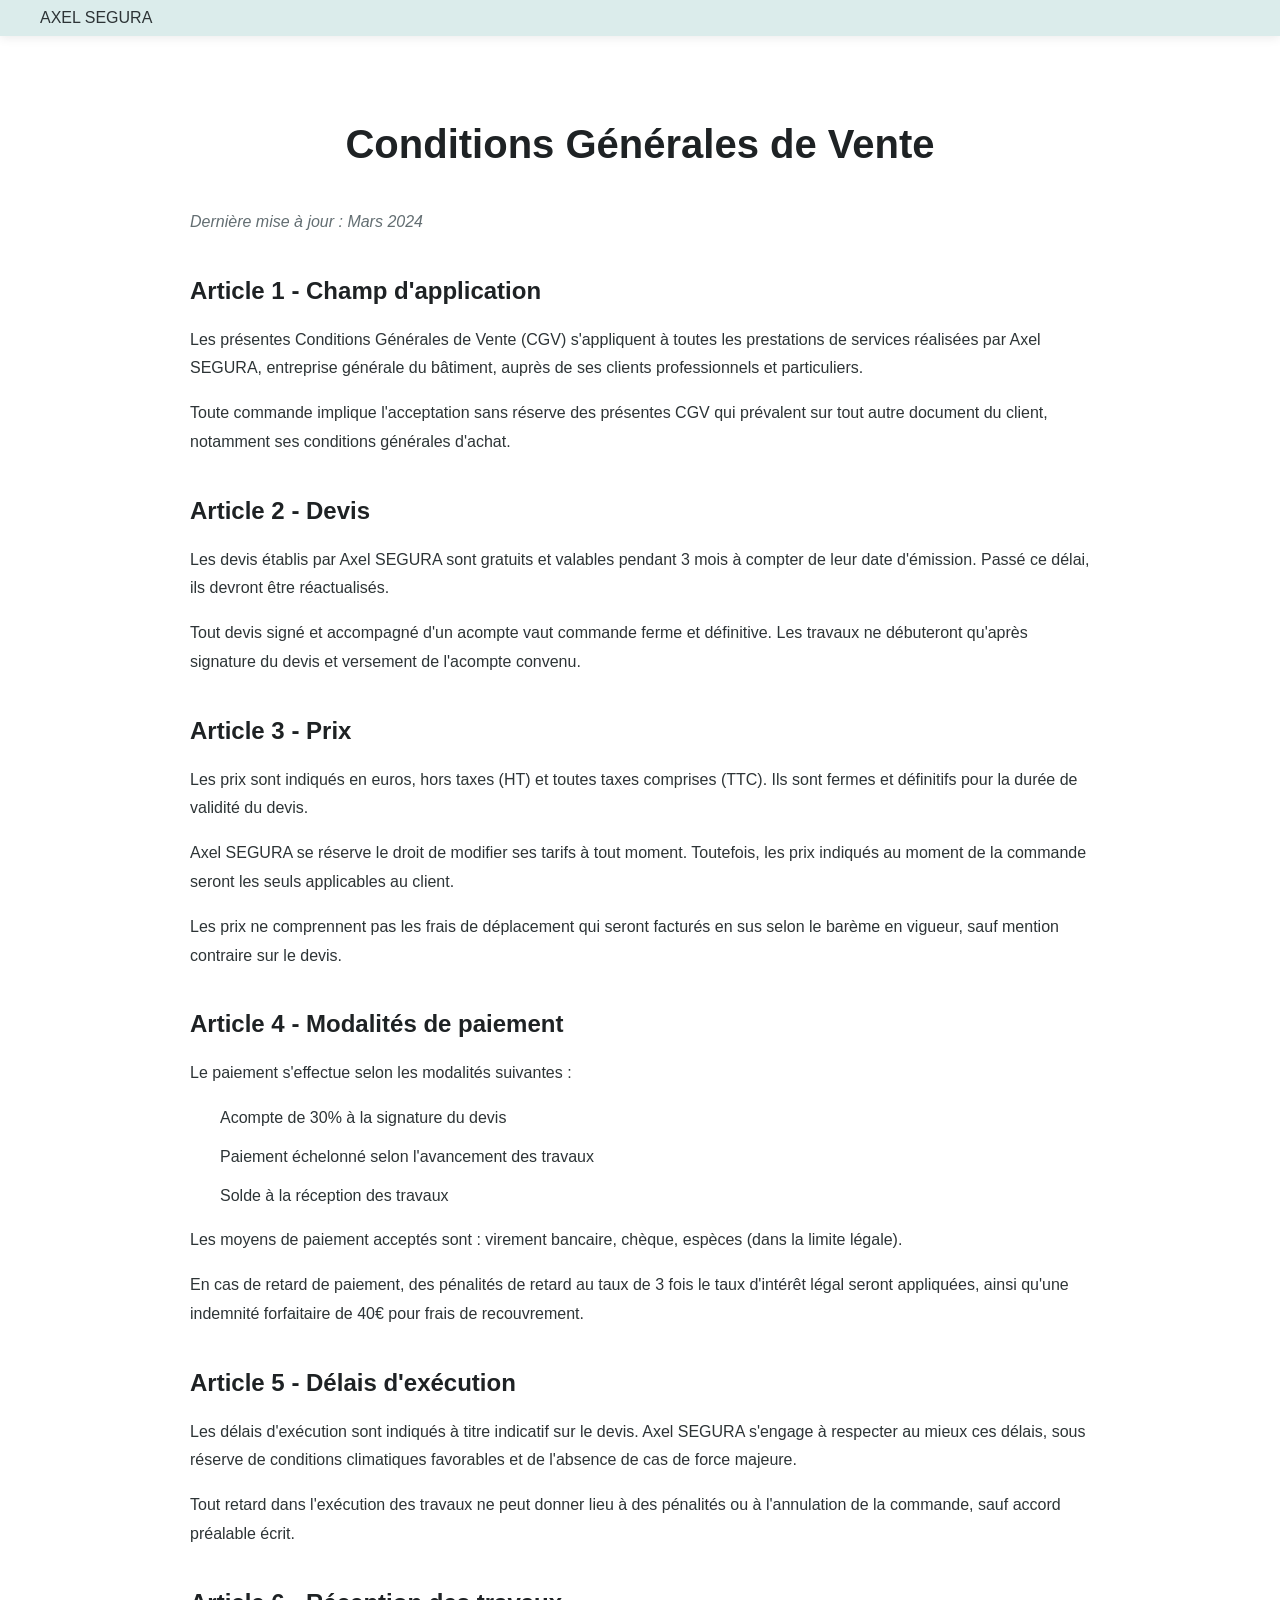
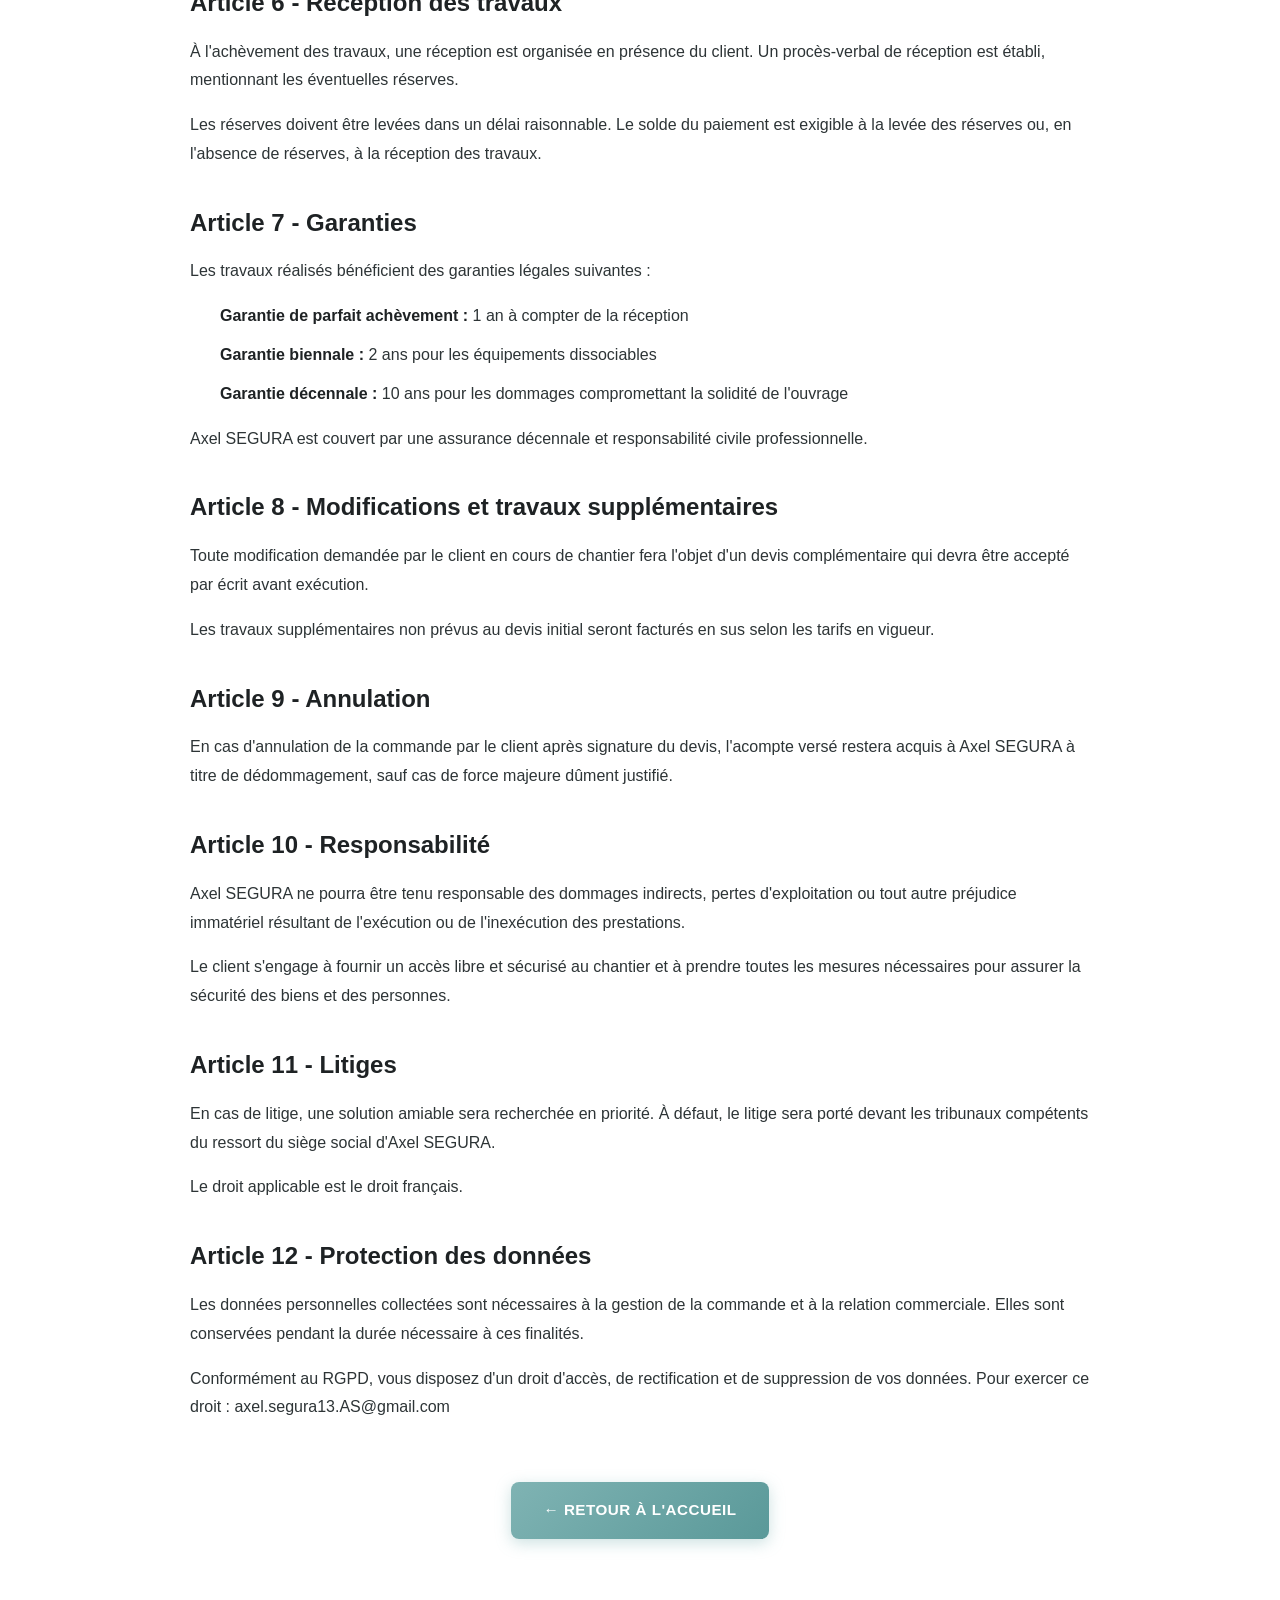
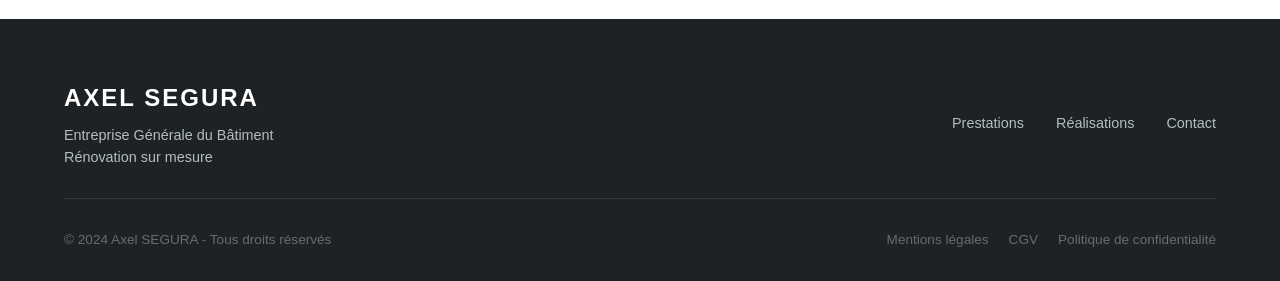
==== cgv.html @ 2982cdf5 "Add legal pages (mentions légales, CGV, politique de confidentialité) with footer links" ====
<!DOCTYPE html>
<html lang="fr">
<head>
    <meta charset="UTF-8">
    <meta name="viewport" content="width=device-width, initial-scale=1.0">
    <title>Conditions Générales de Vente - Axel SEGURA</title>
    <link rel="stylesheet" href="styles.css">
</head>
<body>
    <nav class="navbar" id="navbar">
        <div class="nav-container">
            <a href="index.html" class="logo">AXEL SEGURA</a>
        </div>
    </nav>

    <section class="legal-page">
        <div class="container">
            <h1>Conditions Générales de Vente</h1>
            
            <div class="legal-content">
                <p><em>Dernière mise à jour : Mars 2024</em></p>

                <h2>Article 1 - Champ d'application</h2>
                <p>
                    Les présentes Conditions Générales de Vente (CGV) s'appliquent à toutes les prestations de services 
                    réalisées par Axel SEGURA, entreprise générale du bâtiment, auprès de ses clients professionnels 
                    et particuliers.
                </p>
                <p>
                    Toute commande implique l'acceptation sans réserve des présentes CGV qui prévalent sur tout autre 
                    document du client, notamment ses conditions générales d'achat.
                </p>

                <h2>Article 2 - Devis</h2>
                <p>
                    Les devis établis par Axel SEGURA sont gratuits et valables pendant 3 mois à compter de leur date 
                    d'émission. Passé ce délai, ils devront être réactualisés.
                </p>
                <p>
                    Tout devis signé et accompagné d'un acompte vaut commande ferme et définitive. Les travaux ne 
                    débuteront qu'après signature du devis et versement de l'acompte convenu.
                </p>

                <h2>Article 3 - Prix</h2>
                <p>
                    Les prix sont indiqués en euros, hors taxes (HT) et toutes taxes comprises (TTC). Ils sont fermes 
                    et définitifs pour la durée de validité du devis.
                </p>
                <p>
                    Axel SEGURA se réserve le droit de modifier ses tarifs à tout moment. Toutefois, les prix indiqués 
                    au moment de la commande seront les seuls applicables au client.
                </p>
                <p>
                    Les prix ne comprennent pas les frais de déplacement qui seront facturés en sus selon le barème 
                    en vigueur, sauf mention contraire sur le devis.
                </p>

                <h2>Article 4 - Modalités de paiement</h2>
                <p>
                    Le paiement s'effectue selon les modalités suivantes :
                </p>
                <ul>
                    <li>Acompte de 30% à la signature du devis</li>
                    <li>Paiement échelonné selon l'avancement des travaux</li>
                    <li>Solde à la réception des travaux</li>
                </ul>
                <p>
                    Les moyens de paiement acceptés sont : virement bancaire, chèque, espèces (dans la limite légale).
                </p>
                <p>
                    En cas de retard de paiement, des pénalités de retard au taux de 3 fois le taux d'intérêt légal 
                    seront appliquées, ainsi qu'une indemnité forfaitaire de 40€ pour frais de recouvrement.
                </p>

                <h2>Article 5 - Délais d'exécution</h2>
                <p>
                    Les délais d'exécution sont indiqués à titre indicatif sur le devis. Axel SEGURA s'engage à respecter 
                    au mieux ces délais, sous réserve de conditions climatiques favorables et de l'absence de cas de force majeure.
                </p>
                <p>
                    Tout retard dans l'exécution des travaux ne peut donner lieu à des pénalités ou à l'annulation de 
                    la commande, sauf accord préalable écrit.
                </p>

                <h2>Article 6 - Réception des travaux</h2>
                <p>
                    À l'achèvement des travaux, une réception est organisée en présence du client. Un procès-verbal de 
                    réception est établi, mentionnant les éventuelles réserves.
                </p>
                <p>
                    Les réserves doivent être levées dans un délai raisonnable. Le solde du paiement est exigible à la 
                    levée des réserves ou, en l'absence de réserves, à la réception des travaux.
                </p>

                <h2>Article 7 - Garanties</h2>
                <p>
                    Les travaux réalisés bénéficient des garanties légales suivantes :
                </p>
                <ul>
                    <li><strong>Garantie de parfait achèvement :</strong> 1 an à compter de la réception</li>
                    <li><strong>Garantie biennale :</strong> 2 ans pour les équipements dissociables</li>
                    <li><strong>Garantie décennale :</strong> 10 ans pour les dommages compromettant la solidité de l'ouvrage</li>
                </ul>
                <p>
                    Axel SEGURA est couvert par une assurance décennale et responsabilité civile professionnelle.
                </p>

                <h2>Article 8 - Modifications et travaux supplémentaires</h2>
                <p>
                    Toute modification demandée par le client en cours de chantier fera l'objet d'un devis complémentaire 
                    qui devra être accepté par écrit avant exécution.
                </p>
                <p>
                    Les travaux supplémentaires non prévus au devis initial seront facturés en sus selon les tarifs en vigueur.
                </p>

                <h2>Article 9 - Annulation</h2>
                <p>
                    En cas d'annulation de la commande par le client après signature du devis, l'acompte versé restera 
                    acquis à Axel SEGURA à titre de dédommagement, sauf cas de force majeure dûment justifié.
                </p>

                <h2>Article 10 - Responsabilité</h2>
                <p>
                    Axel SEGURA ne pourra être tenu responsable des dommages indirects, pertes d'exploitation ou tout 
                    autre préjudice immatériel résultant de l'exécution ou de l'inexécution des prestations.
                </p>
                <p>
                    Le client s'engage à fournir un accès libre et sécurisé au chantier et à prendre toutes les mesures 
                    nécessaires pour assurer la sécurité des biens et des personnes.
                </p>

                <h2>Article 11 - Litiges</h2>
                <p>
                    En cas de litige, une solution amiable sera recherchée en priorité. À défaut, le litige sera porté 
                    devant les tribunaux compétents du ressort du siège social d'Axel SEGURA.
                </p>
                <p>
                    Le droit applicable est le droit français.
                </p>

                <h2>Article 12 - Protection des données</h2>
                <p>
                    Les données personnelles collectées sont nécessaires à la gestion de la commande et à la relation 
                    commerciale. Elles sont conservées pendant la durée nécessaire à ces finalités.
                </p>
                <p>
                    Conformément au RGPD, vous disposez d'un droit d'accès, de rectification et de suppression de vos 
                    données. Pour exercer ce droit : axel.segura13.AS@gmail.com
                </p>
            </div>

            <div class="back-link">
                <a href="index.html" class="btn btn-primary">← Retour à l'accueil</a>
            </div>
        </div>
    </section>

    <footer class="footer">
        <div class="container">
            <div class="footer-content">
                <div class="footer-brand">
                    <span class="footer-logo">AXEL SEGURA</span>
                    <p>Entreprise Générale du Bâtiment<br>Rénovation sur mesure</p>
                </div>
                <div class="footer-links">
                    <a href="index.html#prestations">Prestations</a>
                    <a href="index.html#realisations">Réalisations</a>
                    <a href="index.html#contact">Contact</a>
                </div>
            </div>
            <div class="footer-bottom">
                <p>&copy; 2024 Axel SEGURA - Tous droits réservés</p>
                <div class="footer-legal">
                    <a href="mentions-legales.html">Mentions légales</a>
                    <a href="cgv.html">CGV</a>
                    <a href="politique-confidentialite.html">Politique de confidentialité</a>
                </div>
            </div>
        </div>
    </footer>
</body>
</html>
---- styles.css ----
/* ========================================
   AXEL SEGURA - Construction & Rénovation
   Modern One-Page Website Styles
   ======================================== */

/* CSS Variables */
:root {
    --color-anthracite: #2d3436;
    --color-anthracite-dark: #1e2224;
    --color-anthracite-light: #4a5568;
    --color-white: #ffffff;
    --color-off-white: #f8f9fa;
    --color-cream: #fdfcfb;
    --color-accent: #7FB3B3;
    --color-accent-dark: #5a9999;
    --color-accent-light: #a3c9c9;
    --color-blue: #2c3e50;
    --color-blue-light: #34495e;
    --color-gray: #636e72;
    --color-gray-light: #b2bec3;
    --color-border: #dfe6e9;
    --color-success: #27ae60;
    
    --font-heading: 'Poppins', sans-serif;
    --font-body: 'Poppins', sans-serif;
    
    --shadow-sm: 0 2px 4px rgba(0, 0, 0, 0.05);
    --shadow-md: 0 4px 12px rgba(0, 0, 0, 0.08);
    --shadow-lg: 0 8px 30px rgba(0, 0, 0, 0.12);
    --shadow-xl: 0 20px 50px rgba(0, 0, 0, 0.15);
    
    --transition-fast: 0.2s ease;
    --transition-base: 0.3s ease;
    --transition-slow: 0.5s ease;
    
    --radius-sm: 4px;
    --radius-md: 8px;
    --radius-lg: 16px;
    --radius-xl: 24px;
}

/* Reset & Base */
*, *::before, *::after {
    margin: 0;
    padding: 0;
    box-sizing: border-box;
}

html {
    scroll-behavior: smooth;
    font-size: 16px;
}

body {
    font-family: var(--font-body);
    color: var(--color-anthracite);
    background-color: var(--color-white);
    line-height: 1.6;
    overflow-x: hidden;
}

img {
    max-width: 100%;
    height: auto;
    display: block;
}

a {
    text-decoration: none;
    color: inherit;
    transition: color var(--transition-fast);
}

ul {
    list-style: none;
}

button {
    cursor: pointer;
    border: none;
    background: none;
    font-family: inherit;
}

/* Container */
.container {
    width: 100%;
    max-width: 1200px;
    margin: 0 auto;
    padding: 0 24px;
}

/* Typography */
h1, h2, h3, h4, h5, h6 {
    font-family: var(--font-heading);
    font-weight: 700;
    line-height: 1.2;
    color: var(--color-anthracite-dark);
}

/* Buttons */
.btn {
    display: inline-flex;
    align-items: center;
    justify-content: center;
    gap: 8px;
    padding: 16px 32px;
    font-family: var(--font-heading);
    font-size: 0.95rem;
    font-weight: 600;
    text-transform: uppercase;
    letter-spacing: 0.5px;
    border-radius: var(--radius-md);
    transition: all var(--transition-base);
    position: relative;
    overflow: hidden;
}

.btn::before {
    content: '';
    position: absolute;
    top: 0;
    left: -100%;
    width: 100%;
    height: 100%;
    background: linear-gradient(90deg, transparent, rgba(255,255,255,0.2), transparent);
    transition: left 0.5s ease;
}

.btn:hover::before {
    left: 100%;
}

.btn-primary {
    background: linear-gradient(135deg, var(--color-accent), var(--color-accent-dark));
    color: var(--color-white);
    box-shadow: 0 4px 15px rgba(127, 179, 179, 0.4);
    font-weight: 700;
}

.btn-primary:hover {
    transform: translateY(-2px);
    box-shadow: 0 6px 20px rgba(127, 179, 179, 0.6);
    background: linear-gradient(135deg, var(--color-accent-light), var(--color-accent));
}

.btn-secondary {
    background: transparent;
    color: var(--color-white);
    border: 2px solid var(--color-white);
}

.btn-secondary:hover {
    background: var(--color-white);
    color: var(--color-anthracite-dark);
}

.btn-full {
    width: 100%;
}

.btn-call {
    background: var(--color-success);
    color: var(--color-white);
    box-shadow: 0 4px 15px rgba(39, 174, 96, 0.3);
}

.btn-call:hover {
    background: #219a52;
}

.btn-call svg {
    width: 20px;
    height: 20px;
}

/* Navigation */
.navbar {
    position: fixed;
    top: 0;
    left: 0;
    right: 0;
    z-index: 1000;
    padding: 5px 0;
    background: #DBECEB;
    box-shadow: 0 2px 10px rgba(0, 0, 0, 0.08);
    transition: all var(--transition-base);
}

.navbar.scrolled {
    background: rgba(219, 236, 235, 0.98);
    backdrop-filter: blur(10px);
    padding: 5px 0;
    box-shadow: var(--shadow-md);
}

.nav-container {
    width: 100%;
    padding: 0 40px;
    display: flex;
    align-items: center;
    justify-content: space-between;
}

.nav-logo {
    display: flex;
    align-items: center;
}

.logo-image {
    height: 100px;
    width: auto;
    transition: transform var(--transition-base);
}

.logo-image:hover {
    transform: scale(1.05);
}

.navbar.scrolled .logo-image {
    height: 70px;
}

.nav-menu {
    display: flex;
    align-items: center;
    gap: 32px;
    position: absolute;
    left: 50%;
    transform: translateX(-50%);
}

.nav-cta-phone {
    background: var(--color-anthracite-dark);
    color: var(--color-white);
    padding: 12px 24px;
    border-radius: var(--radius-md);
    font-family: var(--font-heading);
    font-size: 0.85rem;
    font-weight: 700;
    text-decoration: none;
    box-shadow: 0 2px 8px rgba(0, 0, 0, 0.15);
    transition: all var(--transition-base);
    display: flex;
    align-items: center;
}

.nav-cta-phone:hover {
    background: var(--color-anthracite);
    transform: translateY(-2px);
    box-shadow: 0 4px 12px rgba(0, 0, 0, 0.2);
}

.nav-link {
    font-family: var(--font-heading);
    font-size: 0.85rem;
    font-weight: 600;
    text-transform: uppercase;
    letter-spacing: 0.5px;
    color: var(--color-anthracite);
    position: relative;
    padding: 8px 0;
}

.nav-link::after {
    content: '';
    position: absolute;
    bottom: 0;
    left: 0;
    width: 0;
    height: 2px;
    background: var(--color-accent);
    transition: width var(--transition-base);
}

.nav-link:hover::after {
    width: 100%;
}

.nav-link.nav-cta {
    background: var(--color-anthracite-dark);
    color: var(--color-white);
    padding: 12px 24px;
    border-radius: var(--radius-md);
    font-weight: 700;
    box-shadow: 0 2px 8px rgba(0, 0, 0, 0.15);
    margin-left: auto;
}

.nav-link.nav-cta::after {
    display: none;
}

.nav-link.nav-cta:hover {
    background: var(--color-anthracite);
    color: var(--color-white);
    transform: translateY(-2px);
    box-shadow: 0 4px 12px rgba(0, 0, 0, 0.2);
}

.nav-toggle {
    display: none;
    flex-direction: column;
    gap: 5px;
    padding: 8px;
}

.nav-toggle span {
    width: 24px;
    height: 2px;
    background: var(--color-anthracite);
    transition: all var(--transition-base);
}

.nav-toggle.active span:nth-child(1) {
    transform: rotate(45deg) translate(5px, 5px);
}

.nav-toggle.active span:nth-child(2) {
    opacity: 0;
}

.nav-toggle.active span:nth-child(3) {
    transform: rotate(-45deg) translate(5px, -5px);
}

/* Hero Section */
.hero {
    min-height: 60vh;
    display: flex;
    flex-direction: column;
    justify-content: center;
    padding: 120px 0 60px;
    background-image: url('freepik__je-veux-que-cette-image-soit-en-format-169-fais-en__8376.png');
    background-size: cover;
    background-position: center;
    background-repeat: no-repeat;
    background-attachment: fixed;
    position: relative;
    overflow: hidden;
}

.hero-overlay {
    position: absolute;
    top: 0;
    left: 0;
    right: 0;
    bottom: 0;
    background: linear-gradient(to right, rgba(45, 52, 54, 0.95) 0%, rgba(45, 52, 54, 0.9) 40%, rgba(44, 62, 80, 0.4) 70%, transparent 100%);
    z-index: 0;
}

.hero-container {
    width: 100%;
    padding: 0 5%;
    display: flex;
    justify-content: flex-start;
    align-items: center;
    position: relative;
    z-index: 1;
}

.hero-content {
    max-width: 700px;
    text-align: center;
    padding: 0 20px;
}

.hero-glass-card {
    background: rgba(255, 255, 255, 0.08);
    backdrop-filter: blur(12px);
    -webkit-backdrop-filter: blur(12px);
    border: 1px solid rgba(255, 255, 255, 0.18);
    border-radius: 24px;
    box-shadow: 0 8px 32px rgba(0, 0, 0, 0.25);
    padding: 48px 40px;
    margin-top: 40px;
}

.hero-badge {
    display: inline-block;
    padding: 10px 20px;
    background: rgba(127, 179, 179, 0.3);
    backdrop-filter: blur(8px);
    -webkit-backdrop-filter: blur(8px);
    border: 1px solid rgba(127, 179, 179, 0.4);
    color: var(--color-white);
    font-family: var(--font-heading);
    font-size: 0.75rem;
    font-weight: 600;
    text-transform: uppercase;
    letter-spacing: 1.5px;
    border-radius: 50px;
    margin-bottom: 28px;
}

.hero-title {
    font-size: 2.8rem;
    font-weight: 700;
    line-height: 1.2;
    margin-bottom: 24px;
    color: var(--color-white);
    text-shadow: 0 2px 10px rgba(0, 0, 0, 0.2);
}

.hero-subtitle {
    font-family: var(--font-body);
    font-size: 1.15rem;
    font-weight: 400;
    color: rgba(255, 255, 255, 0.85);
    margin-bottom: 32px;
    line-height: 1.7;
    text-transform: none;
    letter-spacing: 0;
}

.hero-buttons {
    display: flex;
    flex-direction: row;
    gap: 16px;
    flex-wrap: nowrap;
    justify-content: center;
}

.btn-glass-primary {
    display: inline-flex;
    align-items: center;
    justify-content: center;
    padding: 12px 24px;
    background: rgba(127, 179, 179, 0.4);
    backdrop-filter: blur(10px);
    -webkit-backdrop-filter: blur(10px);
    border: 1px solid rgba(127, 179, 179, 0.5);
    border-radius: 10px;
    color: var(--color-white);
    font-family: var(--font-heading);
    font-size: 0.9rem;
    font-weight: 600;
    text-decoration: none;
    box-shadow: 0 4px 20px rgba(127, 179, 179, 0.3);
    transition: all 0.3s ease;
    cursor: pointer;
    white-space: nowrap;
}

.btn-glass-primary:hover {
    background: rgba(127, 179, 179, 0.6);
    backdrop-filter: blur(14px);
    -webkit-backdrop-filter: blur(14px);
    transform: translateY(-3px);
    box-shadow: 0 8px 30px rgba(127, 179, 179, 0.4);
}

.btn-glass-secondary {
    display: inline-flex;
    align-items: center;
    justify-content: center;
    padding: 12px 24px;
    background: rgba(255, 255, 255, 0.08);
    backdrop-filter: blur(10px);
    -webkit-backdrop-filter: blur(10px);
    border: 1px solid rgba(255, 255, 255, 0.2);
    border-radius: 10px;
    color: var(--color-white);
    font-family: var(--font-heading);
    font-size: 0.9rem;
    font-weight: 600;
    text-decoration: none;
    box-shadow: 0 4px 20px rgba(0, 0, 0, 0.15);
    transition: all 0.3s ease;
    white-space: nowrap;
    cursor: pointer;
}

.btn-glass-secondary:hover {
    background: rgba(255, 255, 255, 0.15);
    backdrop-filter: blur(14px);
    -webkit-backdrop-filter: blur(14px);
    transform: translateY(-3px);
    box-shadow: 0 8px 30px rgba(0, 0, 0, 0.25);
    border-color: rgba(255, 255, 255, 0.35);
}

.hero-image {
    position: relative;
}

.hero-image-wrapper {
    position: relative;
    border-radius: var(--radius-lg);
    overflow: hidden;
    box-shadow: var(--shadow-xl);
}

.hero-image-wrapper::before {
    content: '';
    position: absolute;
    top: -20px;
    right: -20px;
    width: 100px;
    height: 100px;
    background: var(--color-accent);
    border-radius: var(--radius-md);
    z-index: -1;
}

.hero-image-real {
    width: 100%;
    height: 100%;
    object-fit: cover;
    border-radius: var(--radius-lg);
}

.hero-image-placeholder {
    aspect-ratio: 4/3;
    background: linear-gradient(135deg, var(--color-anthracite-light), var(--color-anthracite));
    display: flex;
    flex-direction: column;
    align-items: center;
    justify-content: center;
    gap: 16px;
    color: var(--color-white);
}

.hero-image-placeholder svg {
    width: 80px;
    height: 80px;
    opacity: 0.5;
}

.hero-image-placeholder span {
    font-family: var(--font-heading);
    font-size: 0.9rem;
    text-transform: uppercase;
    letter-spacing: 2px;
    opacity: 0.8;
}

.hero-stats {
    display: flex;
    gap: 40px;
    justify-content: flex-start;
    background: rgba(255, 255, 255, 0.1);
    backdrop-filter: blur(10px);
    padding: 20px 40px;
    border-radius: var(--radius-lg);
    border: 1px solid rgba(255, 255, 255, 0.2);
}

.hero-stat {
    text-align: center;
}

.hero-stat .stat-number {
    display: block;
    font-family: var(--font-heading);
    font-size: 2rem;
    font-weight: 700;
    color: var(--color-accent);
    margin-bottom: 4px;
    text-shadow: 1px 1px 2px rgba(0, 0, 0, 0.3);
}

.hero-stat .stat-label {
    display: block;
    font-size: 0.85rem;
    color: var(--color-white);
    text-transform: uppercase;
    letter-spacing: 0.5px;
}

.hero-scroll {
    position: absolute;
    bottom: 40px;
    left: 50%;
    transform: translateX(-50%);
    display: flex;
    flex-direction: column;
    align-items: center;
    gap: 8px;
}

.hero-scroll span {
    font-family: var(--font-heading);
    font-size: 0.75rem;
    text-transform: uppercase;
    letter-spacing: 2px;
    color: var(--color-white);
}

.scroll-indicator {
    width: 24px;
    height: 40px;
    border: 2px solid var(--color-white);
    border-radius: 12px;
    position: relative;
}

.scroll-indicator::before {
    content: '';
    position: absolute;
    top: 8px;
    left: 50%;
    transform: translateX(-50%);
    width: 4px;
    height: 8px;
    background: var(--color-accent);
    border-radius: 2px;
    animation: scroll-bounce 2s infinite;
}

@keyframes scroll-bounce {
    0%, 100% { top: 8px; opacity: 1; }
    50% { top: 20px; opacity: 0.3; }
}

/* Section Styles */
section {
    padding: 100px 0;
}

.section-header {
    text-align: center;
    max-width: 700px;
    margin: 0 auto 60px;
}

.section-tag {
    display: inline-block;
    font-family: var(--font-heading);
    font-size: 0.8rem;
    font-weight: 600;
    text-transform: uppercase;
    letter-spacing: 2px;
    color: var(--color-accent);
    margin-bottom: 16px;
}

.section-title {
    font-size: 2.5rem;
    font-weight: 800;
    letter-spacing: 2px;
    margin-bottom: 16px;
}

.section-subtitle {
    font-size: 1.1rem;
    color: var(--color-gray);
    line-height: 1.7;
}

/* Prestations Section */
.prestations {
    background: #faf8f5;
}

.prestations-grid {
    display: grid;
    grid-template-columns: repeat(auto-fit, minmax(280px, 1fr));
    gap: 30px;
    max-width: 1000px;
    margin: 0 auto;
}

.prestation-card {
    background: #f0ede8;
    padding: 40px 30px;
    border-radius: var(--radius-lg);
    text-align: center;
    transition: all var(--transition-base);
    border: 1px solid transparent;
}

.prestation-card:hover {
    background: #f5f1ec;
    border-color: var(--color-border);
    transform: translateY(-8px);
    box-shadow: var(--shadow-lg);
}

.prestation-icon {
    width: 70px;
    height: 70px;
    margin: 0 auto 24px;
    background: linear-gradient(135deg, var(--color-accent), var(--color-accent-dark));
    border-radius: var(--radius-md);
    display: flex;
    align-items: center;
    justify-content: center;
    transition: transform var(--transition-base);
}

.prestation-card:hover .prestation-icon {
    transform: scale(1.1) rotate(5deg);
}

.prestation-icon svg {
    width: 32px;
    height: 32px;
    color: var(--color-white);
}

.prestation-card h3 {
    font-size: 1.2rem;
    font-weight: 700;
    margin-bottom: 12px;
    text-transform: uppercase;
    letter-spacing: 0.5px;
}

.prestation-card p {
    font-size: 0.95rem;
    color: var(--color-gray);
    line-height: 1.6;
}

/* Social Proof Section - Modern 2026 Design */
.social-proof {
    background: linear-gradient(180deg, #0a0e27 0%, #1a1f3a 50%, #0f1629 100%);
    color: var(--color-white);
    padding: 100px 0;
    position: relative;
    overflow: hidden;
}

.social-proof::before {
    content: '';
    position: absolute;
    top: 0;
    left: 0;
    right: 0;
    bottom: 0;
    background: 
        radial-gradient(circle at 20% 30%, rgba(127, 179, 179, 0.08) 0%, transparent 50%),
        radial-gradient(circle at 80% 70%, rgba(127, 179, 179, 0.06) 0%, transparent 50%);
    pointer-events: none;
}

.social-proof::after {
    content: '';
    position: absolute;
    top: -50%;
    left: -50%;
    width: 200%;
    height: 200%;
    background: repeating-linear-gradient(
        0deg,
        transparent,
        transparent 2px,
        rgba(127, 179, 179, 0.03) 2px,
        rgba(127, 179, 179, 0.03) 4px
    );
    animation: gridMove 20s linear infinite;
    pointer-events: none;
}

@keyframes gridMove {
    0% { transform: translate(0, 0); }
    100% { transform: translate(50px, 50px); }
}

.social-proof-header {
    text-align: center;
    margin-bottom: 60px;
    position: relative;
    z-index: 1;
}

.social-proof-title {
    font-family: var(--font-heading);
    font-size: 2.5rem;
    font-weight: 700;
    color: var(--color-white);
    margin-bottom: 16px;
    background: linear-gradient(135deg, #ffffff 0%, rgba(127, 179, 179, 1) 100%);
    -webkit-background-clip: text;
    -webkit-text-fill-color: transparent;
    background-clip: text;
}

.social-proof-subtitle {
    font-size: 1.1rem;
    color: rgba(255, 255, 255, 0.7);
    font-weight: 400;
}

.stats-grid-modern {
    display: grid;
    grid-template-columns: repeat(4, 1fr);
    gap: 24px;
    position: relative;
    z-index: 1;
}

.stat-card {
    position: relative;
    border-radius: 20px;
    overflow: hidden;
    transition: all 0.4s cubic-bezier(0.4, 0, 0.2, 1);
}

.stat-card::before {
    content: '';
    position: absolute;
    inset: 0;
    border-radius: 20px;
    padding: 1px;
    background: linear-gradient(135deg, rgba(127, 179, 179, 0.4), rgba(127, 179, 179, 0.1));
    -webkit-mask: linear-gradient(#fff 0 0) content-box, linear-gradient(#fff 0 0);
    -webkit-mask-composite: xor;
    mask: linear-gradient(#fff 0 0) content-box, linear-gradient(#fff 0 0);
    mask-composite: exclude;
    pointer-events: none;
}

.stat-card:hover {
    transform: translateY(-8px);
}

.stat-card:hover .stat-card-inner {
    background: rgba(255, 255, 255, 0.08);
}

.stat-card-inner {
    background: rgba(255, 255, 255, 0.04);
    backdrop-filter: blur(20px);
    -webkit-backdrop-filter: blur(20px);
    padding: 32px 24px;
    border-radius: 20px;
    display: flex;
    flex-direction: column;
    align-items: center;
    text-align: center;
    transition: all 0.4s ease;
    min-height: 240px;
    justify-content: center;
}

.stat-icon-modern {
    width: 64px;
    height: 64px;
    border-radius: 16px;
    background: linear-gradient(135deg, rgba(127, 179, 179, 0.2), rgba(127, 179, 179, 0.05));
    display: flex;
    align-items: center;
    justify-content: center;
    margin-bottom: 24px;
    transition: all 0.4s ease;
}

.stat-card:hover .stat-icon-modern {
    transform: scale(1.1) rotate(5deg);
    background: linear-gradient(135deg, rgba(127, 179, 179, 0.3), rgba(127, 179, 179, 0.1));
}

.stat-icon-modern svg {
    width: 32px;
    height: 32px;
    stroke: var(--color-accent);
    stroke-width: 2;
}

.stat-content {
    display: flex;
    flex-direction: column;
    align-items: center;
    gap: 8px;
}

.stat-number-wrapper {
    display: flex;
    align-items: baseline;
    gap: 4px;
    margin-bottom: 4px;
}

.stat-number {
    font-family: var(--font-heading);
    font-size: 3rem;
    font-weight: 800;
    background: linear-gradient(135deg, #ffffff 0%, var(--color-accent) 100%);
    -webkit-background-clip: text;
    -webkit-text-fill-color: transparent;
    background-clip: text;
    line-height: 1;
}

.stat-suffix {
    font-family: var(--font-heading);
    font-size: 1.8rem;
    font-weight: 700;
    color: var(--color-accent);
    opacity: 0.9;
}

.stat-label {
    font-family: var(--font-heading);
    font-size: 0.95rem;
    font-weight: 600;
    color: var(--color-white);
    text-transform: uppercase;
    letter-spacing: 1px;
}

.stat-description {
    font-size: 0.85rem;
    color: rgba(255, 255, 255, 0.6);
    line-height: 1.4;
}

/* Histoire Section */
.histoire {
    background: var(--color-white);
    padding: 100px 0;
}

.histoire-wrapper {
    display: grid;
    grid-template-columns: 1fr 1fr;
    gap: 60px;
    align-items: center;
}

.histoire-content {
    max-width: 600px;
}

.histoire-text {
    margin-top: 30px;
}

.histoire-intro {
    font-family: var(--font-heading);
    font-size: 1.3rem;
    font-weight: 600;
    color: var(--color-accent-dark);
    margin-bottom: 20px;
}

.histoire-text p {
    font-size: 1rem;
    line-height: 1.8;
    color: var(--color-gray);
    margin-bottom: 20px;
}

.histoire-highlight {
    background: var(--color-off-white);
    padding: 30px;
    border-radius: var(--radius-lg);
    border-left: 4px solid var(--color-accent);
    margin: 30px 0;
    display: flex;
    gap: 20px;
}

.highlight-icon {
    width: 60px;
    height: 60px;
    min-width: 60px;
    background: linear-gradient(135deg, var(--color-accent), var(--color-accent-dark));
    border-radius: var(--radius-md);
    display: flex;
    align-items: center;
    justify-content: center;
}

.highlight-icon svg {
    width: 30px;
    height: 30px;
    color: var(--color-white);
}

.highlight-content h4 {
    font-size: 1.2rem;
    font-weight: 700;
    margin-bottom: 8px;
    color: var(--color-anthracite-dark);
}

.highlight-content p {
    font-size: 0.95rem;
    line-height: 1.7;
    color: var(--color-gray);
    margin: 0;
}

.histoire-quote {
    font-family: var(--font-heading);
    font-size: 1.1rem;
    font-style: italic;
    color: var(--color-anthracite);
    padding: 20px 30px;
    border-left: 4px solid var(--color-accent);
    background: var(--color-cream);
    border-radius: var(--radius-md);
    margin-top: 30px;
}

.histoire-image-wrapper {
    position: relative;
    border-radius: var(--radius-lg);
    overflow: hidden;
    box-shadow: var(--shadow-lg);
}

.histoire-image-real {
    width: 100%;
    height: 100%;
    object-fit: cover;
    border-radius: var(--radius-lg);
}

.histoire-image-placeholder {
    aspect-ratio: 4/3;
    background: linear-gradient(135deg, var(--color-accent), var(--color-accent-dark));
    display: flex;
    flex-direction: column;
    align-items: center;
    justify-content: center;
    gap: 16px;
    border-radius: var(--radius-lg);
    color: var(--color-white);
}

.histoire-image-placeholder svg {
    width: 80px;
    height: 80px;
    opacity: 0.7;
}

.histoire-image-placeholder span {
    font-family: var(--font-heading);
    font-size: 0.9rem;
    text-transform: uppercase;
    letter-spacing: 2px;
    opacity: 0.8;
    font-weight: 600;
}

.histoire-badges {
    display: flex;
    gap: 16px;
    margin-top: 20px;
}

.badge-item {
    flex: 1;
    background: var(--color-white);
    padding: 20px;
    border-radius: var(--radius-md);
    text-align: center;
    box-shadow: var(--shadow-sm);
    border: 1px solid var(--color-border);
}

.badge-icon {
    font-size: 2rem;
    display: block;
    margin-bottom: 8px;
}

.badge-text {
    font-family: var(--font-heading);
    font-size: 0.85rem;
    font-weight: 600;
    color: var(--color-anthracite);
    text-transform: uppercase;
    letter-spacing: 0.5px;
}

/* Réalisations Section */
.realisations {
    background: var(--color-off-white);
}

.gallery-container {
    max-width: 900px;
    margin: 0 auto;
    overflow: hidden;
}

.gallery-wrapper {
    display: flex;
    transition: transform 0.5s ease;
}

.gallery-slide {
    min-width: 100%;
    padding: 0 20px;
}

.gallery-image {
    border-radius: var(--radius-lg);
    overflow: hidden;
    box-shadow: var(--shadow-lg);
    transition: transform var(--transition-base);
}

.gallery-image:hover {
    transform: scale(1.02);
}

.gallery-placeholder {
    aspect-ratio: 16/10;
    background: linear-gradient(135deg, var(--color-anthracite-light), var(--color-anthracite));
    display: flex;
    flex-direction: column;
    align-items: center;
    justify-content: center;
    gap: 16px;
    color: var(--color-white);
}

.gallery-placeholder svg {
    width: 60px;
    height: 60px;
    opacity: 0.5;
}

.gallery-placeholder span {
    font-family: var(--font-heading);
    font-size: 0.9rem;
    text-transform: uppercase;
    letter-spacing: 2px;
    opacity: 0.7;
}

.gallery-caption {
    text-align: center;
    padding: 24px;
}

.gallery-caption h4 {
    font-size: 1.3rem;
    font-weight: 700;
    margin-bottom: 8px;
}

.gallery-caption p {
    color: var(--color-gray);
}

.gallery-nav {
    display: flex;
    align-items: center;
    justify-content: center;
    gap: 24px;
    margin-top: 30px;
}

.gallery-btn {
    width: 50px;
    height: 50px;
    border-radius: 50%;
    background: var(--color-white);
    border: 2px solid var(--color-border);
    display: flex;
    align-items: center;
    justify-content: center;
    transition: all var(--transition-base);
}

.gallery-btn:hover {
    background: var(--color-accent);
    border-color: var(--color-accent);
}

.gallery-btn:hover svg {
    color: var(--color-white);
}

.gallery-btn svg {
    width: 20px;
    height: 20px;
    color: var(--color-anthracite);
    transition: color var(--transition-base);
}

.gallery-dots {
    display: flex;
    gap: 8px;
}

.gallery-dot {
    width: 10px;
    height: 10px;
    border-radius: 50%;
    background: var(--color-gray-light);
    transition: all var(--transition-base);
}

.gallery-dot.active {
    background: var(--color-accent);
    transform: scale(1.2);
}

/* Engagements Section */
.engagements {
    background: var(--color-white);
}

.engagements-grid {
    display: grid;
    grid-template-columns: repeat(2, 1fr);
    gap: 24px;
    max-width: 900px;
    margin: 0 auto;
}

.engagement-item {
    display: flex;
    align-items: flex-start;
    gap: 20px;
    padding: 24px;
    background: var(--color-off-white);
    border-radius: var(--radius-md);
    transition: all var(--transition-base);
    border: 1px solid transparent;
}

.engagement-item:hover {
    background: var(--color-white);
    border-color: var(--color-border);
    box-shadow: var(--shadow-md);
}

.engagement-check {
    width: 40px;
    height: 40px;
    min-width: 40px;
    background: linear-gradient(135deg, var(--color-accent), var(--color-accent-dark));
    color: var(--color-white);
    border-radius: 50%;
    display: flex;
    align-items: center;
    justify-content: center;
    font-size: 1.1rem;
    font-weight: 700;
}

.engagement-content h4 {
    font-size: 1.1rem;
    font-weight: 700;
    margin-bottom: 4px;
}

.engagement-content p {
    font-size: 0.9rem;
    color: var(--color-gray);
}

/* Processus Section */
.processus {
    background: var(--color-off-white);
}

.processus-timeline {
    max-width: 700px;
    margin: 0 auto;
    position: relative;
    padding-left: 60px;
}

.timeline-line {
    position: absolute;
    left: 25px;
    top: 0;
    bottom: 0;
    width: 3px;
    background: var(--color-border);
}

.timeline-line::before {
    content: '';
    position: absolute;
    top: 0;
    left: 0;
    width: 100%;
    height: 0;
    background: linear-gradient(to bottom, var(--color-accent), var(--color-accent-dark));
    transition: height 1s ease;
}

.timeline-line.animate::before {
    height: 100%;
}

.processus-step {
    position: relative;
    padding: 30px 0;
}

.processus-step:last-child {
    padding-bottom: 0;
}

.step-number {
    position: absolute;
    left: -60px;
    top: 30px;
    width: 50px;
    height: 50px;
    background: linear-gradient(135deg, var(--color-accent), var(--color-accent-dark));
    color: var(--color-white);
    border-radius: 50%;
    display: flex;
    align-items: center;
    justify-content: center;
    font-family: var(--font-heading);
    font-size: 1.3rem;
    font-weight: 800;
    box-shadow: 0 4px 15px rgba(230, 126, 34, 0.3);
    z-index: 1;
}

.step-content {
    background: var(--color-white);
    padding: 30px;
    border-radius: var(--radius-md);
    box-shadow: var(--shadow-sm);
    border: 1px solid var(--color-border);
}

.step-content h4 {
    font-size: 1.2rem;
    font-weight: 700;
    margin-bottom: 8px;
}

.step-content p {
    color: var(--color-gray);
    line-height: 1.7;
}

/* Recrutement Section */
.recrutement {
    background: var(--color-off-white);
    padding: 100px 0;
}

.recrutement-wrapper {
    max-width: 1000px;
    margin: 0 auto;
}

.recrutement-header {
    text-align: center;
    margin-bottom: 50px;
}

.recrutement-content {
    margin-top: 40px;
}

.recrutement-intro {
    text-align: center;
    max-width: 700px;
    margin: 0 auto 50px;
}

.recrutement-intro h3 {
    font-size: 1.5rem;
    font-weight: 700;
    margin-bottom: 16px;
    color: var(--color-anthracite-dark);
}

.recrutement-intro p {
    font-size: 1.05rem;
    line-height: 1.8;
    color: var(--color-gray);
}

.recrutement-grid {
    display: grid;
    grid-template-columns: repeat(3, 1fr);
    gap: 30px;
    margin-bottom: 50px;
}

.recrutement-card {
    background: var(--color-white);
    padding: 40px 30px;
    border-radius: var(--radius-lg);
    border: 1px solid var(--color-border);
    transition: all var(--transition-base);
}

.recrutement-card:hover {
    transform: translateY(-5px);
    box-shadow: var(--shadow-lg);
    border-color: var(--color-accent);
}

.recrutement-icon {
    width: 70px;
    height: 70px;
    margin: 0 auto 24px;
    background: linear-gradient(135deg, var(--color-accent), var(--color-accent-dark));
    border-radius: var(--radius-md);
    display: flex;
    align-items: center;
    justify-content: center;
}

.recrutement-icon svg {
    width: 32px;
    height: 32px;
    color: var(--color-white);
}

.recrutement-card h4 {
    font-size: 1.2rem;
    font-weight: 700;
    margin-bottom: 20px;
    text-align: center;
    color: var(--color-anthracite-dark);
}

.recrutement-card ul {
    list-style: none;
    padding: 0;
}

.recrutement-card ul li {
    padding: 10px 0;
    padding-left: 28px;
    position: relative;
    color: var(--color-gray);
    font-size: 0.95rem;
    line-height: 1.6;
}

.recrutement-card ul li::before {
    content: '✓';
    position: absolute;
    left: 0;
    color: var(--color-accent-dark);
    font-weight: 700;
    font-size: 1.1rem;
}

.recrutement-cta {
    background: var(--color-white);
    padding: 50px;
    border-radius: var(--radius-lg);
    box-shadow: var(--shadow-md);
    text-align: center;
    border: 2px solid var(--color-accent);
}

.cta-content {
    margin-bottom: 30px;
}

.cta-content h3 {
    font-size: 1.8rem;
    font-weight: 700;
    margin-bottom: 12px;
    color: var(--color-anthracite-dark);
}

.cta-content p {
    font-size: 1.1rem;
    color: var(--color-gray);
}

.cta-buttons {
    display: flex;
    gap: 20px;
    justify-content: center;
    flex-wrap: wrap;
}

.cta-buttons .btn {
    min-width: 200px;
}

.cta-buttons .btn svg {
    width: 18px;
    height: 18px;
}

/* Contact Section */
.contact {
    background: linear-gradient(135deg, var(--color-anthracite-dark), var(--color-blue));
    color: var(--color-white);
    position: relative;
    overflow: hidden;
}

.contact::before {
    content: '';
    position: absolute;
    top: -50%;
    right: -20%;
    width: 600px;
    height: 600px;
    background: radial-gradient(circle, rgba(230, 126, 34, 0.1), transparent 70%);
    border-radius: 50%;
}

.contact-wrapper {
    display: grid;
    grid-template-columns: 1fr 1fr;
    gap: 60px;
    align-items: start;
    position: relative;
    z-index: 1;
}

.contact-info .section-tag {
    color: var(--color-accent-light);
}

.contact-info .section-title {
    color: var(--color-white);
    text-align: left;
}

.contact-text {
    font-size: 1.1rem;
    color: var(--color-gray-light);
    margin-bottom: 32px;
    line-height: 1.7;
}

.contact-details {
    display: flex;
    flex-direction: column;
    gap: 20px;
    margin-bottom: 32px;
}

.contact-item {
    display: flex;
    align-items: center;
    gap: 16px;
}

.contact-icon {
    width: 50px;
    height: 50px;
    min-width: 50px;
    background: rgba(255, 255, 255, 0.1);
    border-radius: var(--radius-md);
    display: flex;
    align-items: center;
    justify-content: center;
}

.contact-icon svg {
    width: 22px;
    height: 22px;
    color: var(--color-accent);
}

.contact-label {
    display: block;
    font-size: 0.8rem;
    color: var(--color-gray-light);
    text-transform: uppercase;
    letter-spacing: 1px;
    margin-bottom: 2px;
}

.contact-value {
    font-size: 1rem;
    font-weight: 600;
    color: var(--color-white);
}

.contact-value:hover {
    color: var(--color-accent);
}

.contact-form-wrapper {
    background: var(--color-white);
    padding: 40px;
    border-radius: var(--radius-lg);
    box-shadow: var(--shadow-xl);
}

.contact-form {
    display: flex;
    flex-direction: column;
    gap: 20px;
}

.form-row {
    display: grid;
    grid-template-columns: 1fr 1fr;
    gap: 20px;
}

.form-group {
    display: flex;
    flex-direction: column;
    gap: 8px;
}

.form-group label {
    font-family: var(--font-heading);
    font-size: 0.85rem;
    font-weight: 600;
    color: var(--color-anthracite);
    text-transform: uppercase;
    letter-spacing: 0.5px;
}

.form-group input,
.form-group textarea {
    padding: 14px 18px;
    border: 2px solid var(--color-border);
    border-radius: var(--radius-md);
    font-family: var(--font-body);
    font-size: 1rem;
    color: var(--color-anthracite);
    transition: all var(--transition-base);
    background: var(--color-off-white);
}

.form-group input:focus,
.form-group textarea:focus {
    outline: none;
    border-color: var(--color-accent);
    background: var(--color-white);
}

.form-group input::placeholder,
.form-group textarea::placeholder {
    color: var(--color-gray-light);
}

.form-group textarea {
    resize: vertical;
    min-height: 120px;
}

/* Footer */
.footer {
    background: var(--color-anthracite-dark);
    color: var(--color-white);
    padding: 60px 0 30px;
}

.footer-content {
    display: flex;
    justify-content: space-between;
    align-items: center;
    padding-bottom: 30px;
    border-bottom: 1px solid rgba(255, 255, 255, 0.1);
}

.footer-logo {
    font-family: var(--font-heading);
    font-size: 1.5rem;
    font-weight: 800;
    letter-spacing: 2px;
}

.footer-brand p {
    font-size: 0.9rem;
    color: var(--color-gray-light);
    margin-top: 8px;
    line-height: 1.5;
}

.footer-links {
    display: flex;
    gap: 32px;
}

.footer-links a {
    font-size: 0.9rem;
    color: var(--color-gray-light);
    transition: color var(--transition-base);
}

.footer-links a:hover {
    color: var(--color-accent);
}

.footer-bottom {
    display: flex;
    justify-content: space-between;
    align-items: center;
    padding-top: 30px;
    font-size: 0.85rem;
    color: var(--color-gray);
}

.footer-legal {
    display: flex;
    gap: 20px;
}

.footer-legal a {
    color: var(--color-gray);
    text-decoration: none;
    transition: color var(--transition-base);
}

.footer-legal a:hover {
    color: var(--color-accent);
}

/* Legal Pages */
.legal-page {
    padding: 120px 0 80px;
    background: var(--color-white);
    min-height: 100vh;
}

.legal-page h1 {
    font-family: var(--font-heading);
    font-size: 2.5rem;
    color: var(--color-anthracite-dark);
    margin-bottom: 40px;
    text-align: center;
}

.legal-content {
    max-width: 900px;
    margin: 0 auto;
    line-height: 1.8;
}

.legal-content h2 {
    font-family: var(--font-heading);
    font-size: 1.5rem;
    color: var(--color-anthracite-dark);
    margin-top: 40px;
    margin-bottom: 20px;
}

.legal-content p {
    margin-bottom: 16px;
    color: var(--color-anthracite);
}

.legal-content ul {
    margin: 16px 0;
    padding-left: 30px;
}

.legal-content li {
    margin-bottom: 10px;
    color: var(--color-anthracite);
}

.legal-content strong {
    color: var(--color-anthracite-dark);
    font-weight: 600;
}

.legal-content em {
    color: var(--color-gray);
    font-style: italic;
}

.legal-content a {
    color: var(--color-accent);
    text-decoration: none;
}

.legal-content a:hover {
    text-decoration: underline;
}

.back-link {
    text-align: center;
    margin-top: 60px;
}

/* Animations */
.fade-up {
    opacity: 0;
    transform: translateY(30px);
    transition: opacity 0.6s ease, transform 0.6s ease;
}

.fade-up.visible {
    opacity: 1;
    transform: translateY(0);
}

.fade-up.delay-1 {
    transition-delay: 0.1s;
}

.fade-up.delay-2 {
    transition-delay: 0.2s;
}

.fade-up.delay-3 {
    transition-delay: 0.3s;
}

/* Mobile Only */
.mobile-only {
    display: none;
}

/* Responsive Design */
@media (max-width: 1024px) {
    .hero {
        background-attachment: scroll;
    }
    
    .hero-container {
        justify-content: center;
    }
    
    .hero-content {
        max-width: 100%;
    }
    
    .hero-glass-card {
        padding: 36px 28px;
        backdrop-filter: blur(10px);
        -webkit-backdrop-filter: blur(10px);
    }
    
    .hero-title {
        font-size: 2rem;
    }
    
    .hero-subtitle {
        font-size: 1rem;
    }
    
    .hero-stats {
        flex-direction: column;
        gap: 20px;
    }
    
    .btn-glass-primary,
    .btn-glass-secondary {
        padding: 14px 24px;
        font-size: 0.9rem;
    }
    
    .prestations-grid {
        grid-template-columns: repeat(2, 1fr);
    }
    
    .stats-grid {
        grid-template-columns: repeat(2, 1fr);
        gap: 30px;
    }
    
    .histoire-wrapper {
        grid-template-columns: 1fr;
        gap: 40px;
    }
    
    .recrutement-grid {
        grid-template-columns: repeat(2, 1fr);
    }
    
    .contact-wrapper {
        grid-template-columns: 1fr;
        gap: 40px;
    }
    
    .contact-info .section-title {
        text-align: center;
    }
    
    .contact-info {
        text-align: center;
    }
    
    .contact-details {
        align-items: center;
    }
}

@media (max-width: 768px) {
    html {
        font-size: 15px;
    }
    
    .nav-menu {
        position: fixed;
        top: 0;
        right: -100%;
        width: 80%;
        max-width: 300px;
        height: 100vh;
        background: var(--color-white);
        flex-direction: column;
        padding: 100px 40px 40px;
        gap: 24px;
        box-shadow: var(--shadow-xl);
        transition: right var(--transition-base);
    }
    
    .nav-menu.active {
        right: 0;
    }
    
    .nav-toggle {
        display: flex;
        z-index: 1001;
    }
    
    .hero {
        padding: 100px 0 40px;
        min-height: auto;
    }
    
    .hero-glass-card {
        padding: 28px 20px;
        border-radius: 16px;
        backdrop-filter: blur(8px);
        -webkit-backdrop-filter: blur(8px);
    }
    
    .hero-title {
        font-size: 1.6rem;
        line-height: 1.3;
    }
    
    .hero-subtitle {
        font-size: 0.95rem;
        line-height: 1.6;
    }
    
    .hero-buttons {
        flex-direction: column;
        gap: 12px;
    }
    
    .btn-glass-primary,
    .btn-glass-secondary {
        width: 100%;
        padding: 14px 20px;
        font-size: 0.9rem;
    }
    
    .section-title {
        font-size: 1.8rem;
    }
    
    .prestations-grid {
        grid-template-columns: 1fr;
    }
    
    .stats-grid {
        grid-template-columns: 1fr 1fr;
    }
    
    .stats-grid-modern {
        grid-template-columns: 1fr;
        gap: 16px;
    }
    
    .social-proof-title {
        font-size: 1.8rem;
    }
    
    .social-proof-subtitle {
        font-size: 0.95rem;
    }
    
    .stat-card-inner {
        padding: 24px 20px;
        min-height: 200px;
    }
    
    .stat-icon-modern {
        width: 56px;
        height: 56px;
    }
    
    .stat-icon-modern svg {
        width: 28px;
        height: 28px;
    }
    
    .stat-number {
        font-size: 2.5rem;
    }
    
    .stat-suffix {
        font-size: 1.5rem;
    }
    
    .stat-label {
        font-size: 0.85rem;
    }
    
    .stat-description {
        font-size: 0.8rem;
    }
    
    .stat-item .stat-number {
        font-size: 2.5rem;
    }
    
    .histoire-highlight {
        flex-direction: column;
        text-align: center;
    }
    
    .recrutement-grid {
        grid-template-columns: 1fr;
    }
    
    .recrutement-cta {
        padding: 30px 20px;
    }
    
    .cta-buttons {
        flex-direction: column;
    }
    
    .cta-buttons .btn {
        width: 100%;
    }
    
    .engagements-grid {
        grid-template-columns: 1fr;
    }
    
    .processus-timeline {
        padding-left: 50px;
    }
    
    .step-number {
        left: -50px;
        width: 40px;
        height: 40px;
        font-size: 1.1rem;
    }
    
    .timeline-line {
        left: 20px;
    }
    
    .form-row {
        grid-template-columns: 1fr;
    }
    
    .contact-form-wrapper {
        padding: 30px 20px;
    }
    
    .footer-content {
        flex-direction: column;
        gap: 30px;
        text-align: center;
    }
    
    .footer-links {
        flex-wrap: wrap;
        justify-content: center;
        gap: 20px;
    }
    
    .footer-bottom {
        flex-direction: column;
        gap: 8px;
        text-align: center;
    }
    
    .mobile-only {
        display: inline-flex;
    }
    
    .btn {
        padding: 14px 24px;
        font-size: 0.9rem;
    }
    
    .hero-buttons {
        flex-direction: column;
        align-items: center;
    }
    
    .hero-buttons .btn {
        width: 100%;
        max-width: 300px;
    }
}

@media (max-width: 480px) {
    .container {
        padding: 0 16px;
    }
    
    section {
        padding: 60px 0;
    }
    
    .hero-title {
        font-size: 1.7rem;
    }
    
    .hero-stats {
        position: relative;
        bottom: auto;
        left: auto;
        margin-top: 20px;
    }
    
    .section-title {
        font-size: 1.5rem;
        letter-spacing: 1px;
    }
    
    .prestation-card {
        padding: 30px 20px;
    }
    
    .stats-grid {
        gap: 20px;
    }
    
    .stat-item .stat-number {
        font-size: 2rem;
    }
    
    .gallery-nav {
        gap: 16px;
    }
    
    .gallery-btn {
        width: 40px;
        height: 40px;
    }
    
    .step-content {
        padding: 20px;
    }
}

/* Nav CTA Group */
.nav-cta-group {
    display: flex;
    align-items: center;
    gap: 12px;
}

.nav-cta-devis {
    background: var(--color-accent);
    color: var(--color-anthracite-dark);
    padding: 12px 24px;
    border: none;
    border-radius: var(--radius-md);
    font-family: var(--font-heading);
    font-size: 0.85rem;
    font-weight: 700;
    cursor: pointer;
    box-shadow: 0 2px 8px rgba(127, 179, 179, 0.3);
    transition: all var(--transition-base);
}

.nav-cta-devis:hover {
    background: var(--color-accent-dark);
    transform: translateY(-2px);
    box-shadow: 0 4px 12px rgba(127, 179, 179, 0.4);
}

/* Modal Devis */
.modal-overlay {
    position: fixed;
    top: 0;
    left: 0;
    width: 100%;
    height: 100%;
    background: rgba(0, 0, 0, 0.7);
    backdrop-filter: blur(8px);
    -webkit-backdrop-filter: blur(8px);
    display: flex;
    align-items: center;
    justify-content: center;
    z-index: 10000;
    opacity: 0;
    visibility: hidden;
    transition: all 0.3s ease;
}

.modal-overlay.active {
    opacity: 1;
    visibility: visible;
}

.modal-content {
    background: var(--color-white);
    border-radius: 24px;
    padding: 48px;
    max-width: 600px;
    width: 90%;
    max-height: 90vh;
    overflow-y: auto;
    position: relative;
    box-shadow: 0 20px 60px rgba(0, 0, 0, 0.3);
    transform: scale(0.9) translateY(20px);
    transition: all 0.3s ease;
}

.modal-overlay.active .modal-content {
    transform: scale(1) translateY(0);
}

.modal-close {
    position: absolute;
    top: 20px;
    right: 20px;
    width: 40px;
    height: 40px;
    border: none;
    background: var(--color-off-white);
    border-radius: 50%;
    font-size: 24px;
    cursor: pointer;
    display: flex;
    align-items: center;
    justify-content: center;
    transition: all var(--transition-base);
    color: var(--color-anthracite);
}

.modal-close:hover {
    background: var(--color-anthracite);
    color: var(--color-white);
}

.modal-title {
    font-family: var(--font-heading);
    font-size: 1.8rem;
    font-weight: 700;
    color: var(--color-anthracite-dark);
    margin-bottom: 12px;
}

.modal-subtitle {
    color: var(--color-gray);
    margin-bottom: 32px;
    line-height: 1.6;
}

.devis-form {
    display: flex;
    flex-direction: column;
    gap: 20px;
}

.form-row {
    display: grid;
    grid-template-columns: 1fr 1fr;
    gap: 16px;
}

.form-group {
    display: flex;
    flex-direction: column;
    gap: 8px;
}

.form-group label {
    font-family: var(--font-heading);
    font-size: 0.85rem;
    font-weight: 600;
    color: var(--color-anthracite);
}

.form-group input,
.form-group select,
.form-group textarea {
    padding: 14px 16px;
    border: 2px solid var(--color-border);
    border-radius: var(--radius-md);
    font-family: var(--font-body);
    font-size: 1rem;
    transition: all var(--transition-base);
    background: var(--color-off-white);
}

.form-group input:focus,
.form-group select:focus,
.form-group textarea:focus {
    outline: none;
    border-color: var(--color-accent);
    background: var(--color-white);
    box-shadow: 0 0 0 4px rgba(127, 179, 179, 0.15);
}

.form-group textarea {
    resize: vertical;
    min-height: 100px;
}

.btn-submit-devis {
    background: var(--color-accent);
    color: var(--color-anthracite-dark);
    padding: 16px 32px;
    border: none;
    border-radius: var(--radius-md);
    font-family: var(--font-heading);
    font-size: 1rem;
    font-weight: 700;
    cursor: pointer;
    transition: all var(--transition-base);
    margin-top: 12px;
}

.btn-submit-devis:hover {
    background: var(--color-accent-dark);
    transform: translateY(-2px);
    box-shadow: 0 4px 16px rgba(127, 179, 179, 0.4);
}

@media (max-width: 768px) {
    .modal-content {
        padding: 32px 24px;
    }
    
    .form-row {
        grid-template-columns: 1fr;
    }
    
    .modal-title {
        font-size: 1.5rem;
    }
    
    .nav-cta-group {
        flex-direction: column;
        gap: 8px;
    }
    
    .nav-cta-devis {
        padding: 10px 16px;
        font-size: 0.8rem;
    }
}

/* Print Styles */
@media print {
    .navbar,
    .hero-scroll,
    .gallery-nav,
    .btn,
    .contact-form-wrapper {
        display: none;
    }
    
    section {
        padding: 40px 0;
        page-break-inside: avoid;
    }
    
    .hero {
        min-height: auto;
        padding: 40px 0;
    }
}
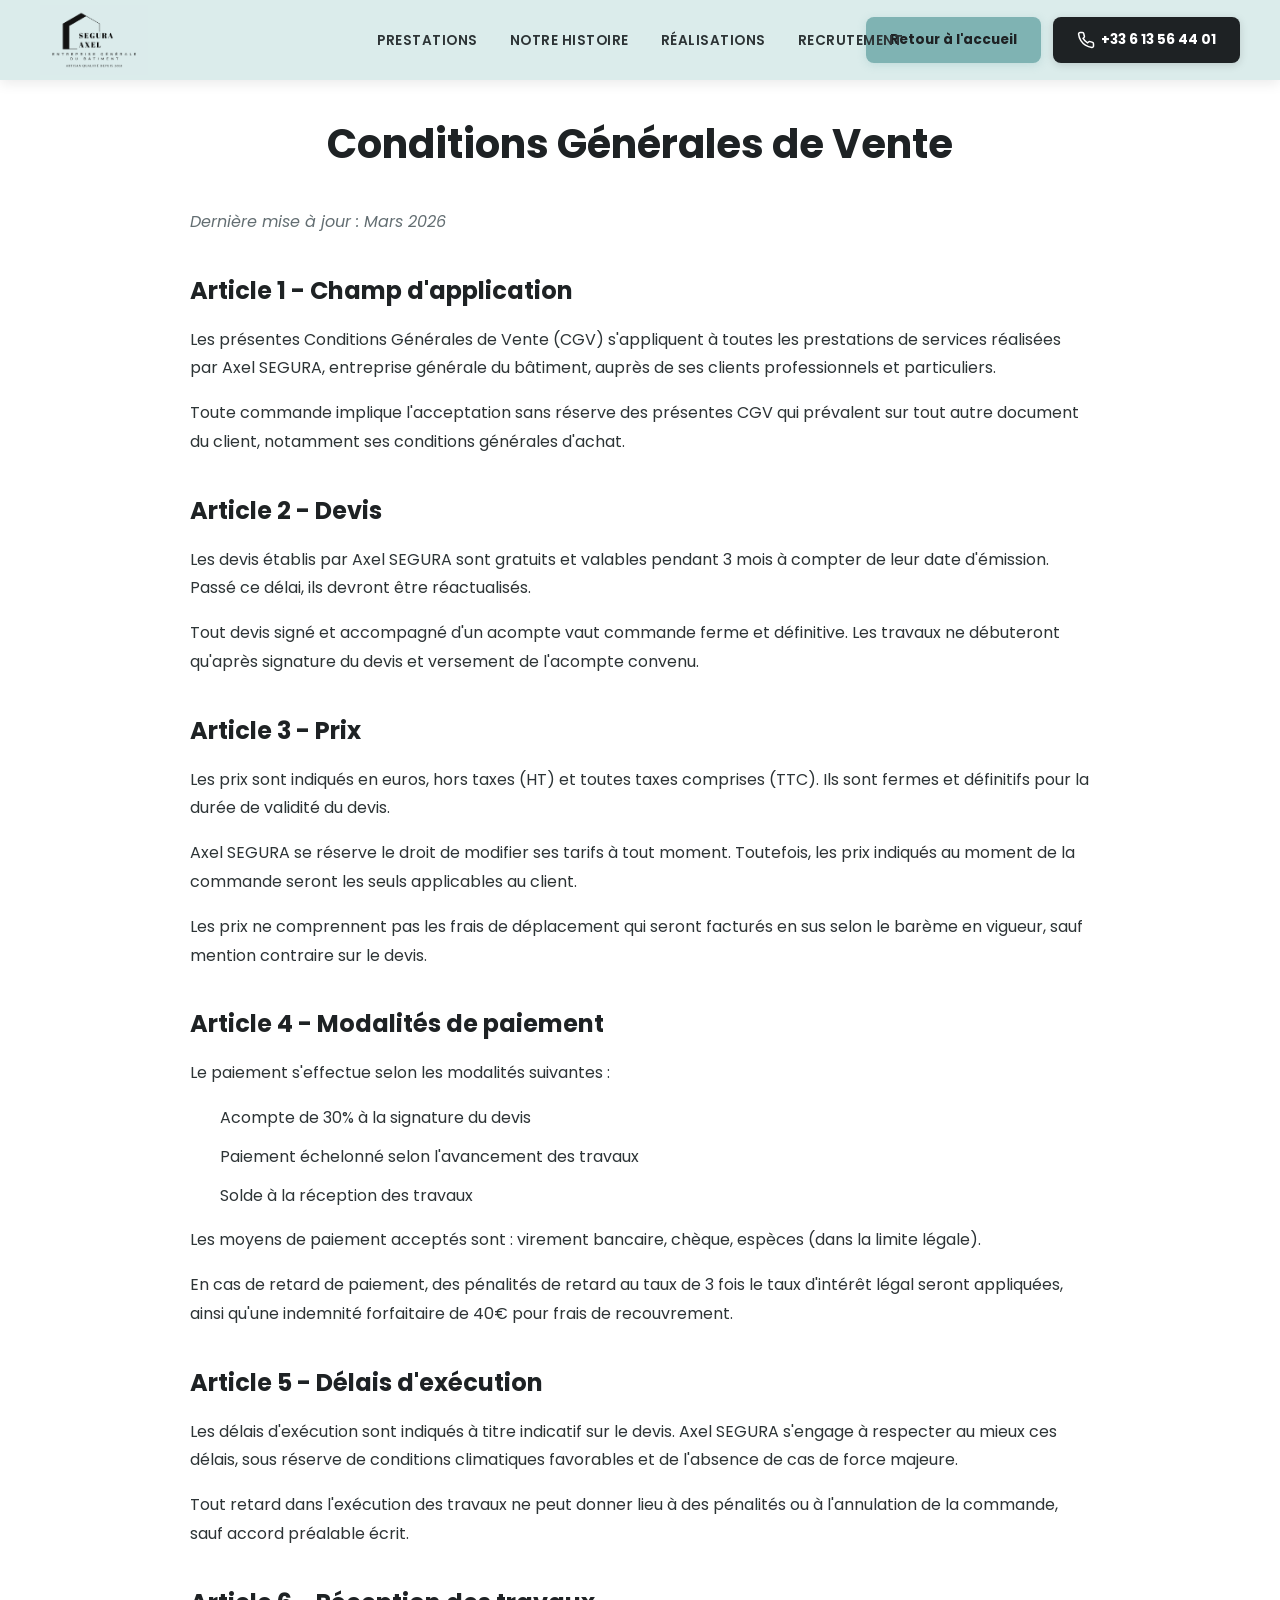
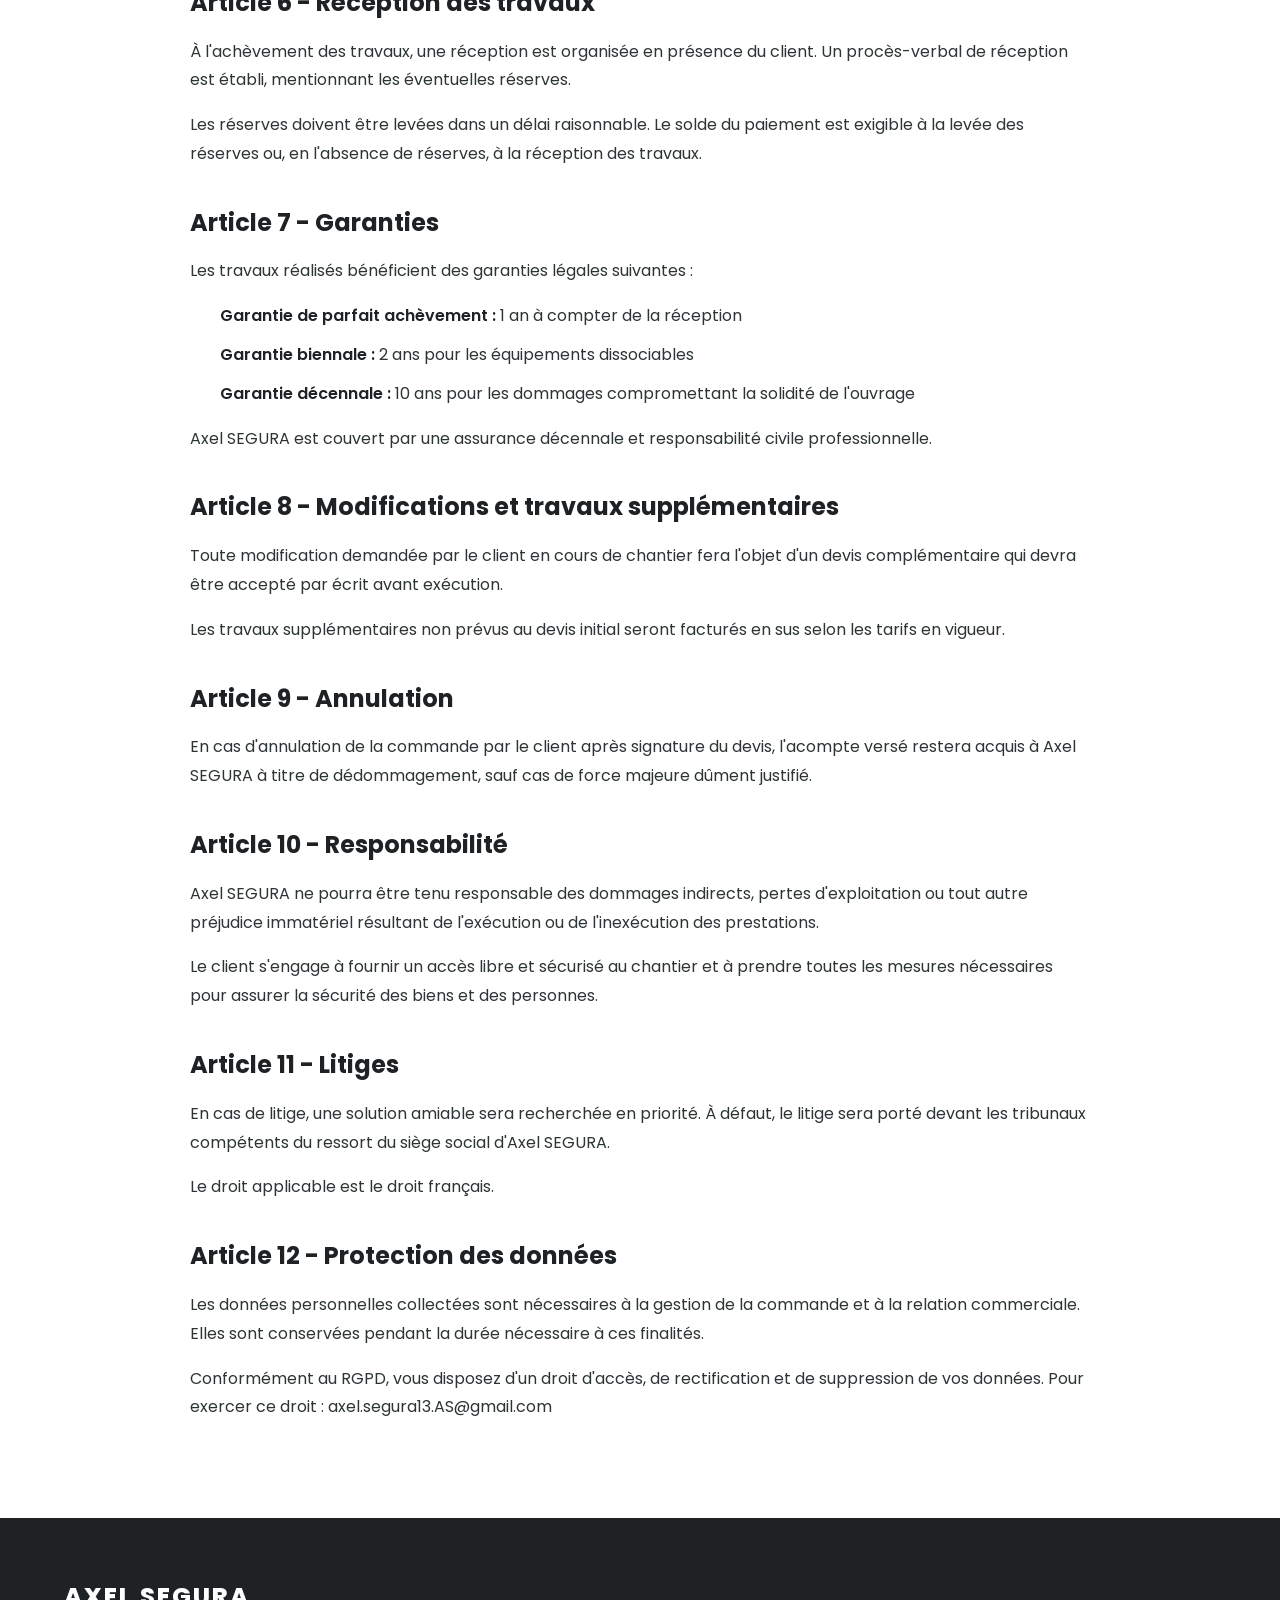
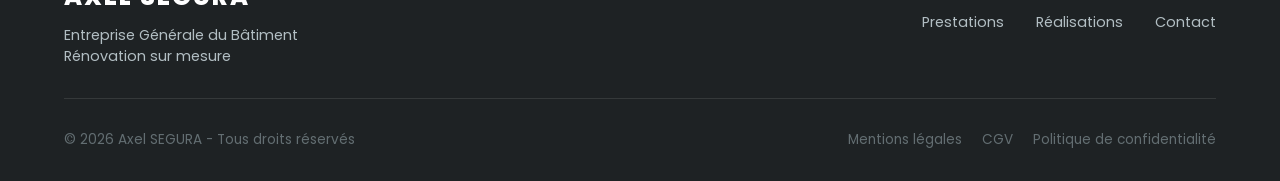
==== commit ef7ba2c6: "Update all pages: year 2026, consistent headers with return button, remove back-link buttons" ====
--- a/cgv.html
+++ b/cgv.html
@@ -5,11 +5,31 @@
     <meta name="viewport" content="width=device-width, initial-scale=1.0">
     <title>Conditions Générales de Vente - Axel SEGURA</title>
     <link rel="stylesheet" href="styles.css">
+    <link rel="preconnect" href="https://fonts.googleapis.com">
+    <link rel="preconnect" href="https://fonts.gstatic.com" crossorigin>
+    <link href="https://fonts.googleapis.com/css2?family=Poppins:ital,wght@0,400;0,500;0,600;0,700;0,800;1,400;1,500;1,600&display=swap" rel="stylesheet">
 </head>
 <body>
-    <nav class="navbar" id="navbar">
+    <nav class="navbar scrolled" id="navbar">
         <div class="nav-container">
-            <a href="index.html" class="logo">AXEL SEGURA</a>
+            <a href="index.html" class="nav-logo">
+                <img src="AXEL-Logo.png" alt="Axel SEGURA - Entreprise Générale du Bâtiment" class="logo-image">
+            </a>
+            <ul class="nav-menu" id="navMenu">
+                <li><a href="index.html#prestations" class="nav-link">Prestations</a></li>
+                <li><a href="index.html#histoire" class="nav-link">Notre Histoire</a></li>
+                <li><a href="index.html#realisations" class="nav-link">Réalisations</a></li>
+                <li><a href="index.html#recrutement" class="nav-link">Recrutement</a></li>
+            </ul>
+            <div class="nav-cta-group">
+                <a href="index.html" class="nav-cta-devis">Retour à l'accueil</a>
+                <a href="tel:+33613564401" class="nav-cta-phone">
+                    <svg viewBox="0 0 24 24" fill="none" stroke="currentColor" stroke-width="2" style="width: 18px; height: 18px; display: inline-block; vertical-align: middle; margin-right: 6px;">
+                        <path d="M22 16.92v3a2 2 0 01-2.18 2 19.79 19.79 0 01-8.63-3.07 19.5 19.5 0 01-6-6 19.79 19.79 0 01-3.07-8.67A2 2 0 014.11 2h3a2 2 0 012 1.72 12.84 12.84 0 00.7 2.81 2 2 0 01-.45 2.11L8.09 9.91a16 16 0 006 6l1.27-1.27a2 2 0 012.11-.45 12.84 12.84 0 002.81.7A2 2 0 0122 16.92z"/>
+                    </svg>
+                    +33 6 13 56 44 01
+                </a>
+            </div>
         </div>
     </nav>
 
@@ -18,7 +38,7 @@
             <h1>Conditions Générales de Vente</h1>
             
             <div class="legal-content">
-                <p><em>Dernière mise à jour : Mars 2024</em></p>
+                <p><em>Dernière mise à jour : Mars 2026</em></p>
 
                 <h2>Article 1 - Champ d'application</h2>
                 <p>
@@ -150,9 +170,6 @@
                 </p>
             </div>
 
-            <div class="back-link">
-                <a href="index.html" class="btn btn-primary">← Retour à l'accueil</a>
-            </div>
         </div>
     </section>
 
@@ -170,7 +187,7 @@
                 </div>
             </div>
             <div class="footer-bottom">
-                <p>&copy; 2024 Axel SEGURA - Tous droits réservés</p>
+                <p>&copy; 2026 Axel SEGURA - Tous droits réservés</p>
                 <div class="footer-legal">
                     <a href="mentions-legales.html">Mentions légales</a>
                     <a href="cgv.html">CGV</a>
--- a/styles.css
+++ b/styles.css
@@ -1069,6 +1069,185 @@
     letter-spacing: 0.5px;
 }
 
+/* Modern Animated Badge Cards */
+.histoire-badges-modern {
+    display: flex;
+    gap: 20px;
+    margin-top: 24px;
+}
+
+.badge-card {
+    flex: 1;
+    position: relative;
+    cursor: pointer;
+}
+
+.badge-card-inner {
+    background: linear-gradient(145deg, rgba(255,255,255,0.95), rgba(250,248,245,0.9));
+    backdrop-filter: blur(10px);
+    border-radius: 16px;
+    padding: 24px 20px;
+    border: 1px solid rgba(127, 179, 179, 0.2);
+    box-shadow: 0 4px 20px rgba(0, 0, 0, 0.08);
+    transition: all 0.4s cubic-bezier(0.4, 0, 0.2, 1);
+    position: relative;
+    overflow: hidden;
+}
+
+.badge-card:hover .badge-card-inner {
+    transform: translateY(-6px);
+    box-shadow: 0 12px 40px rgba(127, 179, 179, 0.25);
+    border-color: var(--color-accent);
+}
+
+.badge-icon-container {
+    position: relative;
+    width: 56px;
+    height: 56px;
+    margin: 0 auto 16px;
+    display: flex;
+    align-items: center;
+    justify-content: center;
+}
+
+.badge-icon-ring {
+    position: absolute;
+    width: 100%;
+    height: 100%;
+    border: 2px solid var(--color-accent);
+    border-radius: 50%;
+    opacity: 0.3;
+    animation: ringPulse 3s ease-in-out infinite;
+}
+
+.badge-icon-pulse {
+    position: absolute;
+    width: 100%;
+    height: 100%;
+    background: radial-gradient(circle, rgba(127, 179, 179, 0.15) 0%, transparent 70%);
+    border-radius: 50%;
+    animation: pulseBg 2.5s ease-in-out infinite;
+}
+
+.badge-card:hover .badge-icon-ring {
+    animation: ringRotate 2s linear infinite;
+    opacity: 0.6;
+}
+
+.badge-svg {
+    width: 28px;
+    height: 28px;
+    color: var(--color-accent);
+    position: relative;
+    z-index: 2;
+    transition: all 0.4s ease;
+}
+
+.badge-card:hover .badge-svg {
+    transform: scale(1.15);
+    color: var(--color-accent-dark);
+}
+
+.svg-path-animate {
+    stroke-dasharray: 100;
+    stroke-dashoffset: 100;
+    animation: drawPath 1.5s ease forwards;
+}
+
+.svg-path-animate.delay {
+    animation-delay: 0.3s;
+}
+
+.badge-content {
+    text-align: center;
+}
+
+.badge-title {
+    display: block;
+    font-family: var(--font-heading);
+    font-size: 0.9rem;
+    font-weight: 700;
+    color: var(--color-anthracite-dark);
+    text-transform: uppercase;
+    letter-spacing: 0.5px;
+    margin-bottom: 6px;
+    transition: color 0.3s ease;
+}
+
+.badge-card:hover .badge-title {
+    color: var(--color-accent-dark);
+}
+
+.badge-subtitle {
+    display: block;
+    font-size: 0.75rem;
+    color: var(--color-gray);
+    font-weight: 400;
+    opacity: 0;
+    transform: translateY(8px);
+    transition: all 0.4s ease;
+}
+
+.badge-card:hover .badge-subtitle {
+    opacity: 1;
+    transform: translateY(0);
+}
+
+.badge-line {
+    position: absolute;
+    bottom: 0;
+    left: 50%;
+    transform: translateX(-50%);
+    width: 0;
+    height: 3px;
+    background: linear-gradient(90deg, var(--color-accent), var(--color-accent-dark));
+    border-radius: 3px 3px 0 0;
+    transition: width 0.4s cubic-bezier(0.4, 0, 0.2, 1);
+}
+
+.badge-card:hover .badge-line {
+    width: 60%;
+}
+
+@keyframes ringPulse {
+    0%, 100% {
+        transform: scale(1);
+        opacity: 0.3;
+    }
+    50% {
+        transform: scale(1.1);
+        opacity: 0.5;
+    }
+}
+
+@keyframes ringRotate {
+    0% {
+        transform: rotate(0deg);
+        border-style: dashed;
+    }
+    100% {
+        transform: rotate(360deg);
+        border-style: dashed;
+    }
+}
+
+@keyframes pulseBg {
+    0%, 100% {
+        transform: scale(0.8);
+        opacity: 0.3;
+    }
+    50% {
+        transform: scale(1.2);
+        opacity: 0.6;
+    }
+}
+
+@keyframes drawPath {
+    to {
+        stroke-dashoffset: 0;
+    }
+}
+
 /* Réalisations Section */
 .realisations {
     background: var(--color-off-white);
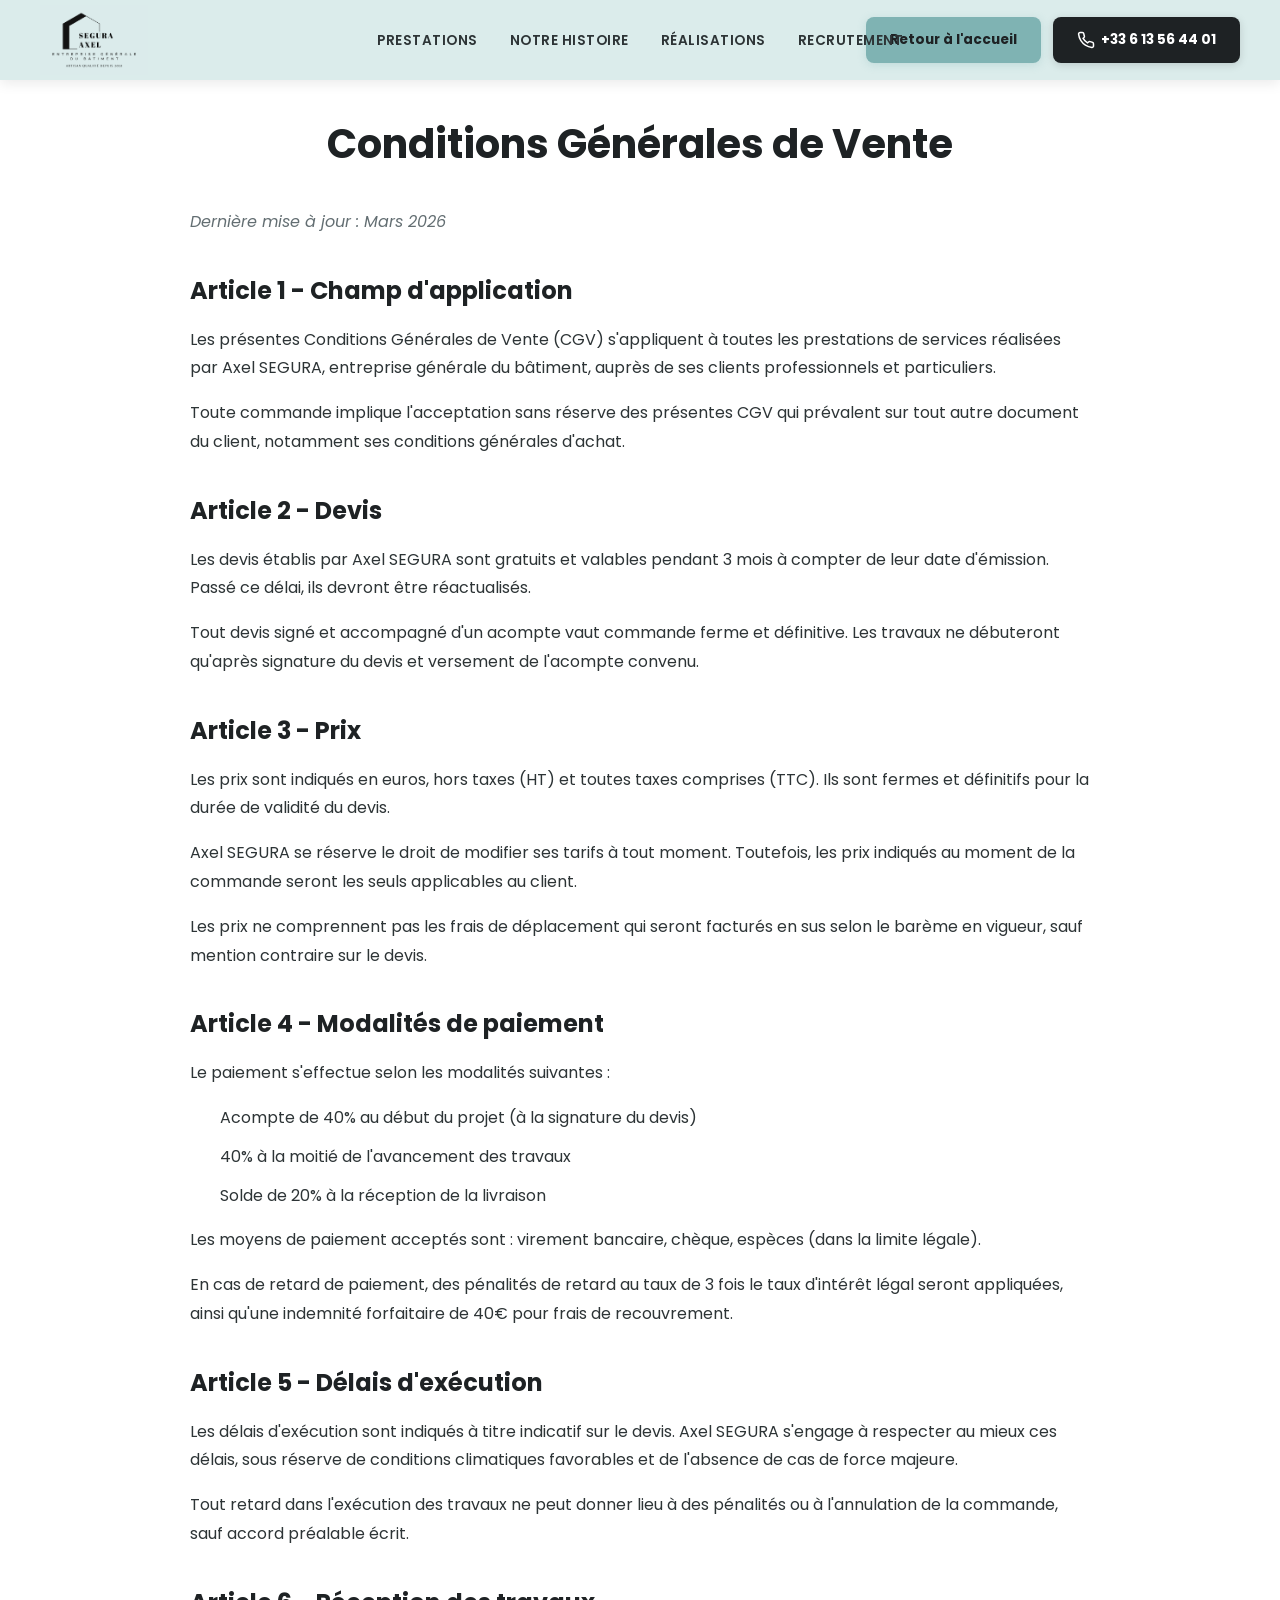
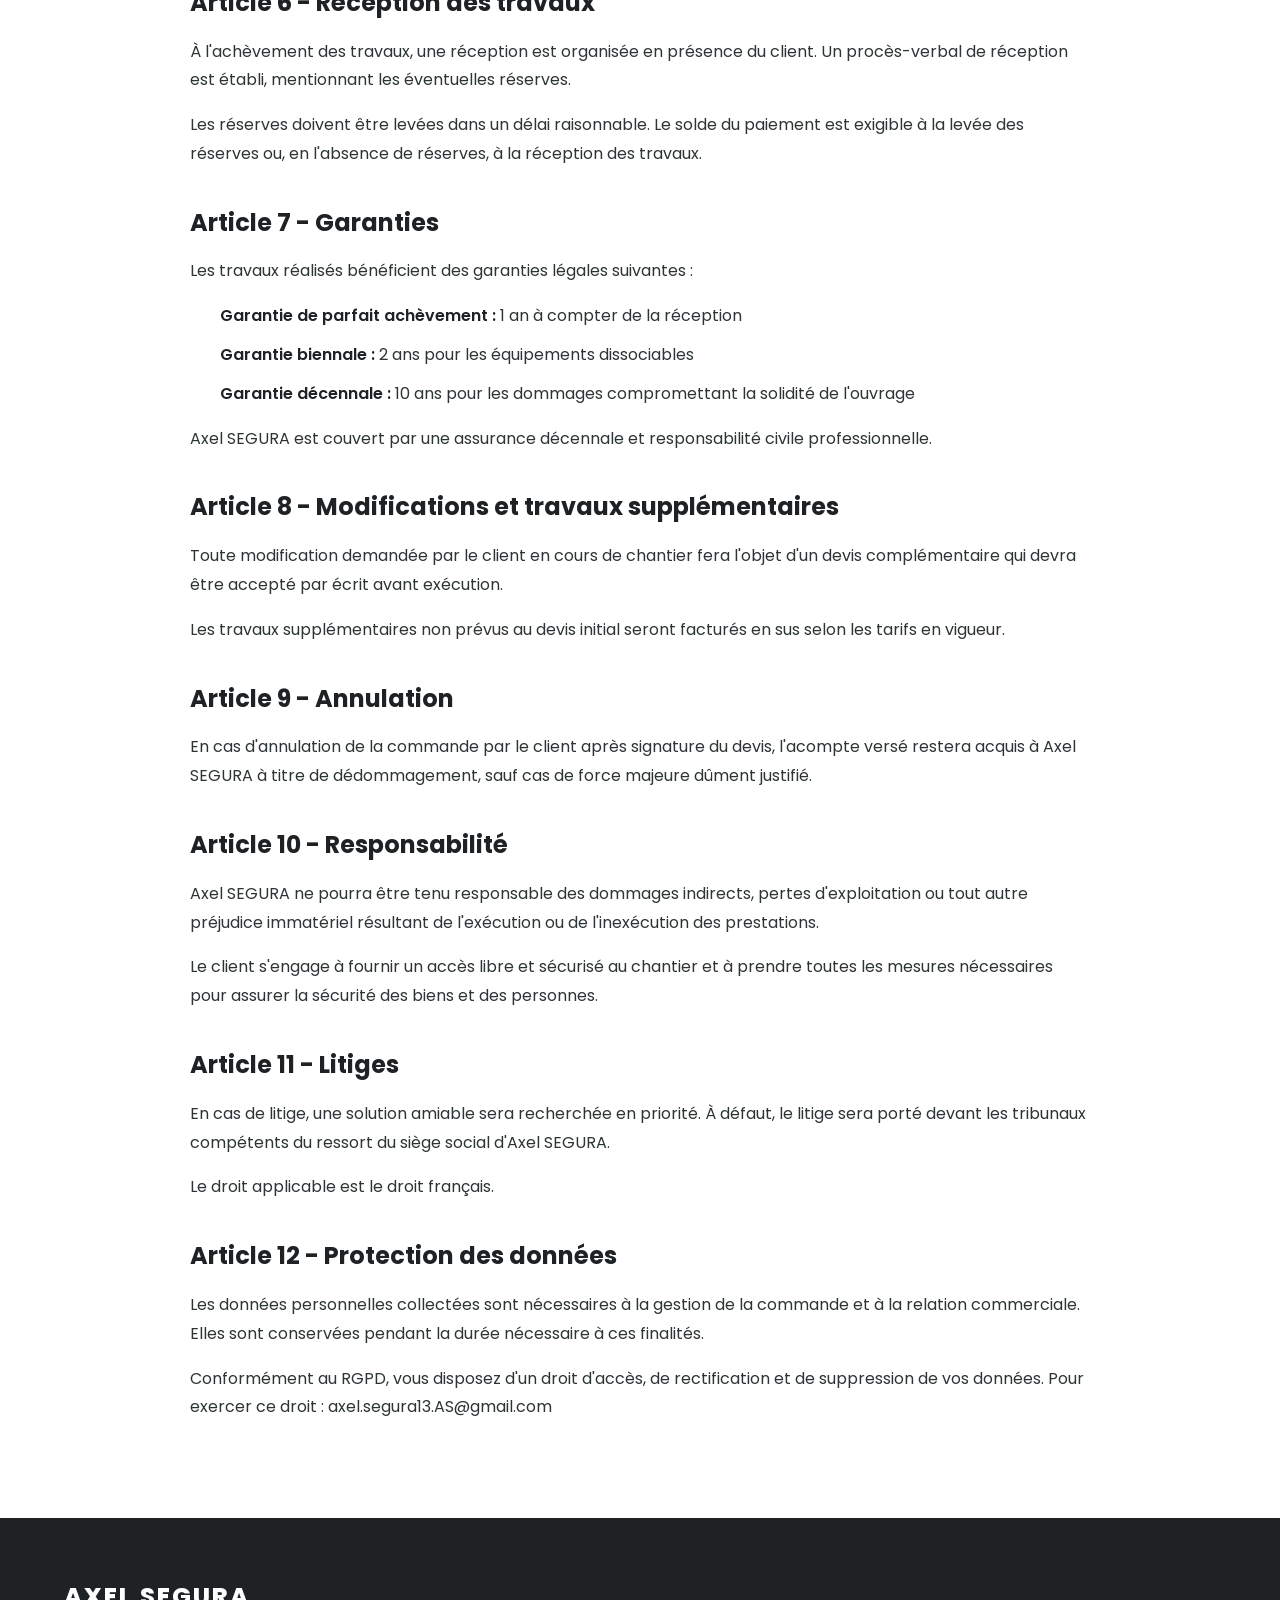
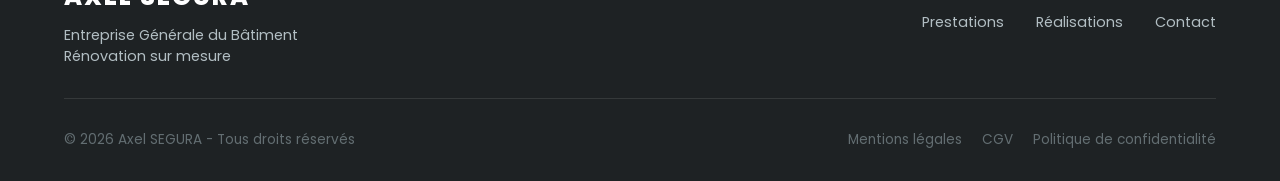
==== commit 3b98c90b: "Update hero background image to design sans titre (47), fix testimonials button contrast and toggle " ====
--- a/cgv.html
+++ b/cgv.html
@@ -1,6 +1,15 @@
 <!DOCTYPE html>
 <html lang="fr">
 <head>
+    <!-- Google tag (gtag.js) -->
+    <script async src="https://www.googletagmanager.com/gtag/js?id=G-M253PGZ523"></script>
+    <script>
+      window.dataLayer = window.dataLayer || [];
+      function gtag(){dataLayer.push(arguments);}
+      gtag('js', new Date());
+
+      gtag('config', 'G-M253PGZ523');
+    </script>
     <meta charset="UTF-8">
     <meta name="viewport" content="width=device-width, initial-scale=1.0">
     <title>Conditions Générales de Vente - Axel SEGURA</title>
@@ -80,9 +89,9 @@
                     Le paiement s'effectue selon les modalités suivantes :
                 </p>
                 <ul>
-                    <li>Acompte de 30% à la signature du devis</li>
-                    <li>Paiement échelonné selon l'avancement des travaux</li>
-                    <li>Solde à la réception des travaux</li>
+                    <li>Acompte de 40% au début du projet (à la signature du devis)</li>
+                    <li>40% à la moitié de l'avancement des travaux</li>
+                    <li>Solde de 20% à la réception de la livraison</li>
                 </ul>
                 <p>
                     Les moyens de paiement acceptés sont : virement bancaire, chèque, espèces (dans la limite légale).
--- a/styles.css
+++ b/styles.css
@@ -146,13 +146,13 @@
 
 .btn-secondary {
     background: transparent;
-    color: var(--color-white);
-    border: 2px solid var(--color-white);
+    color: var(--color-accent);
+    border: 2px solid var(--color-accent);
 }
 
 .btn-secondary:hover {
-    background: var(--color-white);
-    color: var(--color-anthracite-dark);
+    background: var(--color-accent);
+    color: var(--color-white);
 }
 
 .btn-full {
@@ -331,7 +331,7 @@
     flex-direction: column;
     justify-content: center;
     padding: 120px 0 60px;
-    background-image: url('freepik__je-veux-que-cette-image-soit-en-format-169-fais-en__8376.png');
+    background-image: url('design sans titre (47).png');
     background-size: cover;
     background-position: center;
     background-repeat: no-repeat;
@@ -420,6 +420,45 @@
     gap: 16px;
     flex-wrap: nowrap;
     justify-content: center;
+}
+
+.google-reviews-badge {
+    display: flex;
+    align-items: center;
+    justify-content: center;
+    gap: 10px;
+    margin-top: 40px;
+    margin-bottom: 0;
+    padding: 12px 20px;
+    background: rgba(255, 255, 255, 0.15);
+    backdrop-filter: blur(10px);
+    -webkit-backdrop-filter: blur(10px);
+    border-radius: 50px;
+    border: 1px solid rgba(255, 255, 255, 0.2);
+    color: #ffffff;
+}
+
+.google-reviews-badge .google-logo {
+    flex-shrink: 0;
+}
+
+.google-reviews-badge .google-stars {
+    display: flex;
+    align-items: center;
+    gap: 2px;
+}
+
+.google-reviews-badge .google-rating {
+    font-family: var(--font-heading);
+    font-weight: 700;
+    font-size: 1rem;
+    color: #ffffff !important;
+}
+
+.google-reviews-badge .google-reviews-count {
+    font-family: var(--font-body);
+    font-size: 0.85rem;
+    color: #ffffff !important;
 }
 
 .btn-glass-primary {
@@ -718,7 +757,7 @@
 .social-proof {
     background: linear-gradient(180deg, #0a0e27 0%, #1a1f3a 50%, #0f1629 100%);
     color: var(--color-white);
-    padding: 100px 0;
+    padding: 60px 0;
     position: relative;
     overflow: hidden;
 }
@@ -761,7 +800,7 @@
 
 .social-proof-header {
     text-align: center;
-    margin-bottom: 60px;
+    margin-bottom: 40px;
     position: relative;
     z-index: 1;
 }
@@ -1372,6 +1411,498 @@
 .gallery-dot.active {
     background: var(--color-accent);
     transform: scale(1.2);
+}
+
+/* Before/After Comparison Slider */
+.comparison-gallery {
+    display: grid;
+    grid-template-columns: repeat(2, 1fr);
+    gap: 40px;
+    max-width: 1200px;
+    margin: 0 auto;
+}
+
+.comparison-slider-container {
+    background: var(--color-white);
+    border-radius: var(--radius-lg);
+    overflow: hidden;
+    box-shadow: var(--shadow-lg);
+    transition: transform 0.3s ease, box-shadow 0.3s ease;
+}
+
+.comparison-slider-container:hover {
+    transform: translateY(-5px);
+    box-shadow: 0 20px 50px rgba(0, 0, 0, 0.15);
+}
+
+.comparison-slider {
+    position: relative;
+    width: 100%;
+    aspect-ratio: 16/10;
+    overflow: hidden;
+    cursor: ew-resize;
+    user-select: none;
+}
+
+.comparison-image {
+    position: absolute;
+    top: 0;
+    left: 0;
+    width: 100%;
+    height: 100%;
+}
+
+.comparison-image img {
+    width: 100%;
+    height: 100%;
+    object-fit: cover;
+    pointer-events: none;
+    user-select: none;
+    -webkit-user-drag: none;
+}
+
+.comparison-before {
+    z-index: 1;
+    clip-path: inset(0 50% 0 0);
+}
+
+.comparison-after {
+    z-index: 0;
+}
+
+.comparison-placeholder {
+    position: absolute;
+    top: 0;
+    left: 0;
+    width: 100%;
+    height: 100%;
+    display: none;
+    flex-direction: column;
+    align-items: center;
+    justify-content: center;
+    gap: 12px;
+    color: var(--color-white);
+}
+
+.comparison-before .comparison-placeholder {
+    background: linear-gradient(135deg, #8B7355, #6B5344);
+}
+
+.comparison-after .comparison-placeholder {
+    background: linear-gradient(135deg, var(--color-accent), var(--color-accent-dark));
+}
+
+.comparison-image.placeholder-active .comparison-placeholder {
+    display: flex;
+}
+
+.comparison-placeholder svg {
+    width: 50px;
+    height: 50px;
+    opacity: 0.6;
+}
+
+.comparison-placeholder span {
+    font-family: var(--font-heading);
+    font-size: 0.85rem;
+    text-transform: uppercase;
+    letter-spacing: 2px;
+    opacity: 0.8;
+}
+
+.comparison-label {
+    position: absolute;
+    bottom: 16px;
+    padding: 8px 16px;
+    background: rgba(0, 0, 0, 0.7);
+    color: var(--color-white);
+    font-family: var(--font-heading);
+    font-size: 0.75rem;
+    font-weight: 600;
+    text-transform: uppercase;
+    letter-spacing: 1px;
+    border-radius: 4px;
+    z-index: 10;
+}
+
+.comparison-before .comparison-label {
+    left: 16px;
+}
+
+.comparison-after .comparison-label {
+    right: 16px;
+}
+
+.comparison-handle {
+    position: absolute;
+    top: 0;
+    left: 50%;
+    transform: translateX(-50%);
+    width: 4px;
+    height: 100%;
+    display: flex;
+    flex-direction: column;
+    align-items: center;
+    z-index: 20;
+    pointer-events: none;
+}
+
+.comparison-handle-line {
+    flex: 1;
+    width: 3px;
+    background: var(--color-white);
+    box-shadow: 0 0 10px rgba(0, 0, 0, 0.3);
+}
+
+.comparison-handle-circle {
+    width: 48px;
+    height: 48px;
+    background: var(--color-white);
+    border-radius: 50%;
+    display: flex;
+    align-items: center;
+    justify-content: center;
+    box-shadow: 0 4px 20px rgba(0, 0, 0, 0.3);
+    flex-shrink: 0;
+    transition: transform 0.2s ease, box-shadow 0.2s ease;
+}
+
+.comparison-slider:hover .comparison-handle-circle {
+    transform: scale(1.1);
+    box-shadow: 0 6px 25px rgba(0, 0, 0, 0.4);
+}
+
+.comparison-handle-circle svg {
+    width: 24px;
+    height: 24px;
+    color: var(--color-accent);
+}
+
+.comparison-caption {
+    padding: 24px;
+    text-align: center;
+}
+
+.comparison-caption h4 {
+    font-family: var(--font-heading);
+    font-size: 1.2rem;
+    font-weight: 700;
+    color: var(--color-anthracite-dark);
+    margin-bottom: 8px;
+}
+
+.comparison-caption p {
+    color: var(--color-gray);
+    font-size: 0.95rem;
+    line-height: 1.5;
+}
+
+.comparison-instruction {
+    grid-column: 1 / -1;
+    display: flex;
+    align-items: center;
+    justify-content: center;
+    gap: 12px;
+    padding: 20px;
+    color: var(--color-gray);
+    font-size: 0.9rem;
+}
+
+.comparison-instruction svg {
+    width: 24px;
+    height: 24px;
+    color: var(--color-accent);
+    animation: slideHint 2s ease-in-out infinite;
+}
+
+@keyframes slideHint {
+    0%, 100% {
+        transform: translateX(0);
+    }
+    50% {
+        transform: translateX(5px);
+    }
+}
+
+@media (max-width: 900px) {
+    .comparison-gallery {
+        grid-template-columns: 1fr;
+        gap: 30px;
+        padding: 0 20px;
+    }
+}
+
+/* Testimonials Section */
+.testimonials-section {
+    padding: 80px 0;
+    background: var(--color-white);
+}
+
+.testimonials-grid {
+    display: grid;
+    grid-template-columns: repeat(auto-fill, minmax(350px, 1fr));
+    gap: 24px;
+    margin-top: 40px;
+}
+
+.testimonial-card {
+    background: var(--color-white);
+    border: 1px solid var(--color-border);
+    border-radius: var(--radius-lg);
+    padding: 24px;
+    transition: all 0.3s ease;
+    box-shadow: 0 2px 8px rgba(0, 0, 0, 0.04);
+}
+
+.testimonial-card:hover {
+    transform: translateY(-4px);
+    box-shadow: 0 8px 24px rgba(0, 0, 0, 0.12);
+    border-color: var(--color-primary);
+}
+
+.testimonial-header {
+    display: flex;
+    justify-content: space-between;
+    align-items: flex-start;
+    margin-bottom: 16px;
+}
+
+.testimonial-author {
+    display: flex;
+    align-items: center;
+    gap: 12px;
+}
+
+.author-avatar {
+    width: 48px;
+    height: 48px;
+    border-radius: 50%;
+    background: linear-gradient(135deg, var(--color-primary) 0%, var(--color-secondary) 100%);
+    color: var(--color-white);
+    display: flex;
+    align-items: center;
+    justify-content: center;
+    font-family: var(--font-heading);
+    font-weight: 700;
+    font-size: 1.2rem;
+    flex-shrink: 0;
+}
+
+.author-info h4 {
+    font-family: var(--font-heading);
+    font-size: 1rem;
+    font-weight: 600;
+    color: var(--color-anthracite-dark);
+    margin: 0 0 4px 0;
+}
+
+.testimonial-stars {
+    color: #FFB800;
+    font-size: 0.9rem;
+    letter-spacing: 2px;
+}
+
+.testimonial-date {
+    font-size: 0.8rem;
+    color: var(--color-gray);
+    white-space: nowrap;
+}
+
+.testimonial-text {
+    font-size: 0.95rem;
+    line-height: 1.6;
+    color: var(--color-anthracite);
+    margin: 0;
+}
+
+.testimonial-hidden {
+    display: none;
+}
+
+.testimonials-more-container {
+    display: flex;
+    justify-content: center;
+    margin-top: 40px;
+}
+
+.btn-show-more {
+    display: flex;
+    align-items: center;
+    gap: 8px;
+    padding: 14px 32px;
+    background: var(--color-white);
+    border: 2px solid var(--color-primary);
+    border-radius: var(--radius-md);
+    color: var(--color-anthracite-dark);
+    font-family: var(--font-heading);
+    font-size: 1rem;
+    font-weight: 600;
+    cursor: pointer;
+    transition: all 0.3s ease;
+}
+
+.btn-show-more:hover {
+    background: var(--color-white);
+    color: var(--color-anthracite-dark);
+    transform: translateY(-2px);
+    box-shadow: 0 4px 12px rgba(127, 179, 179, 0.3);
+    border-color: var(--color-secondary);
+}
+
+.btn-show-more svg {
+    width: 20px;
+    height: 20px;
+    transition: transform 0.3s ease;
+}
+
+.btn-show-more.active svg {
+    transform: rotate(180deg);
+}
+
+/* Gallery Carousel */
+.gallery-carousel {
+    margin-top: 0;
+    padding-top: 0;
+    border-top: none;
+}
+
+.carousel-title {
+    text-align: center;
+    font-family: var(--font-heading);
+    font-size: 1.5rem;
+    font-weight: 600;
+    color: var(--color-anthracite-dark);
+    margin-bottom: 30px;
+}
+
+.carousel-container {
+    display: flex;
+    align-items: center;
+    gap: 20px;
+    max-width: 1200px;
+    margin: 0 auto;
+}
+
+.carousel-track-container {
+    flex: 1;
+    overflow: hidden;
+    border-radius: var(--radius-lg);
+}
+
+.carousel-track {
+    display: flex;
+    transition: transform 0.5s ease;
+}
+
+.carousel-slide {
+    min-width: calc(33.333% - 10px);
+    margin: 0 5px;
+    border-radius: var(--radius-md);
+    overflow: hidden;
+    box-shadow: var(--shadow-md);
+    transition: transform 0.3s ease, box-shadow 0.3s ease;
+}
+
+.carousel-slide:hover {
+    transform: scale(1.03);
+    box-shadow: var(--shadow-lg);
+}
+
+.carousel-slide img {
+    width: 100%;
+    height: 250px;
+    object-fit: cover;
+    display: block;
+}
+
+.carousel-btn {
+    width: 50px;
+    height: 50px;
+    border-radius: 50%;
+    background: var(--color-white);
+    border: 2px solid var(--color-border);
+    display: flex;
+    align-items: center;
+    justify-content: center;
+    cursor: pointer;
+    transition: all var(--transition-base);
+    flex-shrink: 0;
+}
+
+.carousel-btn:hover {
+    background: var(--color-accent);
+    border-color: var(--color-accent);
+}
+
+.carousel-btn:hover svg {
+    color: var(--color-white);
+}
+
+.carousel-btn svg {
+    width: 24px;
+    height: 24px;
+    color: var(--color-anthracite);
+    transition: color var(--transition-base);
+}
+
+.carousel-dots {
+    display: flex;
+    justify-content: center;
+    gap: 10px;
+    margin-top: 25px;
+}
+
+.carousel-dot {
+    width: 12px;
+    height: 12px;
+    border-radius: 50%;
+    background: var(--color-gray-light);
+    border: none;
+    cursor: pointer;
+    transition: all var(--transition-base);
+}
+
+.carousel-dot:hover {
+    background: var(--color-gray);
+}
+
+.carousel-dot.active {
+    background: var(--color-accent);
+    transform: scale(1.2);
+}
+
+@media (max-width: 900px) {
+    .carousel-slide {
+        min-width: calc(50% - 10px);
+    }
+    
+    .carousel-slide img {
+        height: 200px;
+    }
+    
+    .carousel-btn {
+        width: 40px;
+        height: 40px;
+    }
+    
+    .carousel-btn svg {
+        width: 20px;
+        height: 20px;
+    }
+}
+
+@media (max-width: 600px) {
+    .carousel-slide {
+        min-width: calc(100% - 10px);
+    }
+    
+    .carousel-container {
+        gap: 10px;
+    }
+    
+    .carousel-title {
+        font-size: 1.2rem;
+    }
 }
 
 /* Engagements Section */
@@ -2091,6 +2622,33 @@
         min-height: auto;
     }
     
+    .testimonials-section {
+        padding: 60px 0;
+    }
+    
+    .testimonials-grid {
+        grid-template-columns: 1fr;
+        gap: 20px;
+    }
+    
+    .testimonial-card {
+        padding: 20px;
+    }
+    
+    .author-avatar {
+        width: 40px;
+        height: 40px;
+        font-size: 1rem;
+    }
+    
+    .author-info h4 {
+        font-size: 0.95rem;
+    }
+    
+    .testimonial-text {
+        font-size: 0.9rem;
+    }
+    
     .hero-glass-card {
         padding: 28px 20px;
         border-radius: 16px;
@@ -2263,6 +2821,25 @@
     .hero-buttons .btn {
         width: 100%;
         max-width: 300px;
+    }
+    
+    .google-reviews-badge {
+        flex-wrap: wrap;
+        gap: 8px;
+        padding: 10px 16px;
+    }
+    
+    .google-reviews-badge .google-stars svg {
+        width: 14px;
+        height: 14px;
+    }
+    
+    .google-reviews-badge .google-rating {
+        font-size: 0.9rem;
+    }
+    
+    .google-reviews-badge .google-reviews-count {
+        font-size: 0.75rem;
     }
 }
 
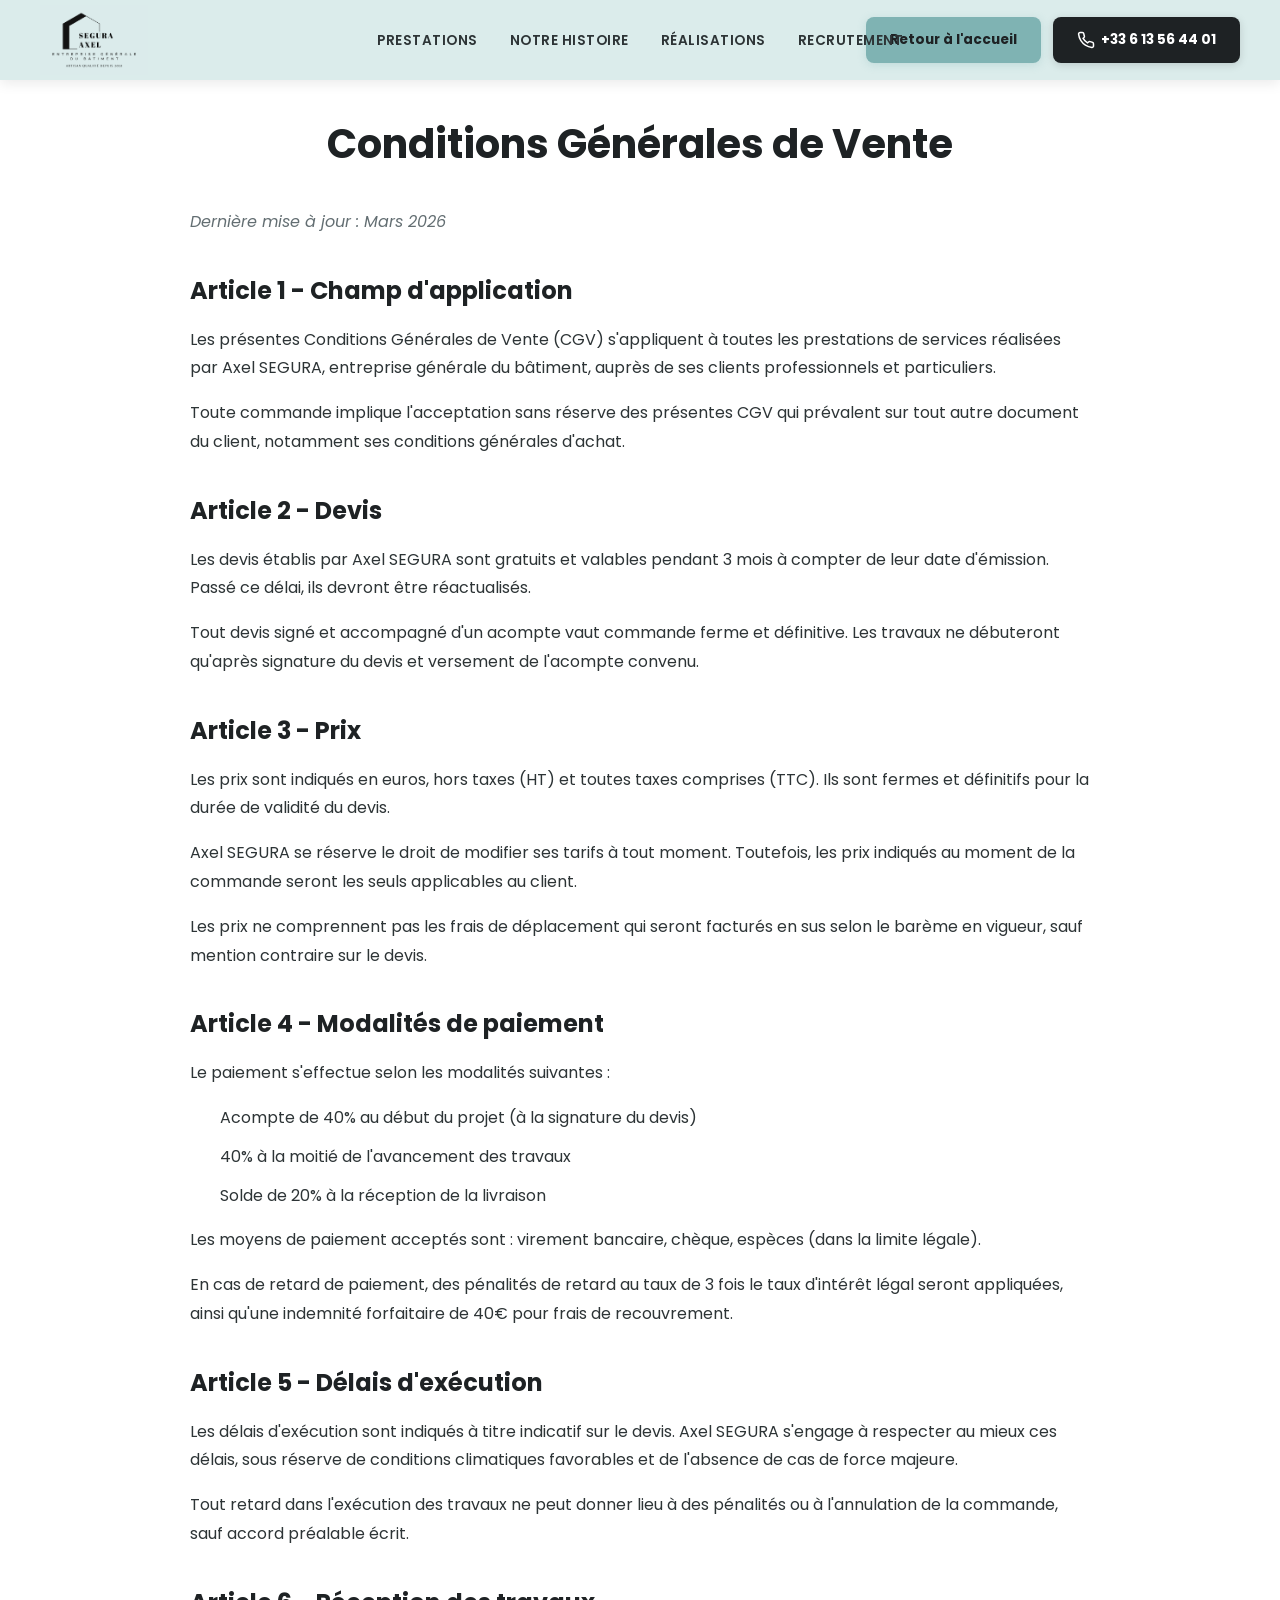
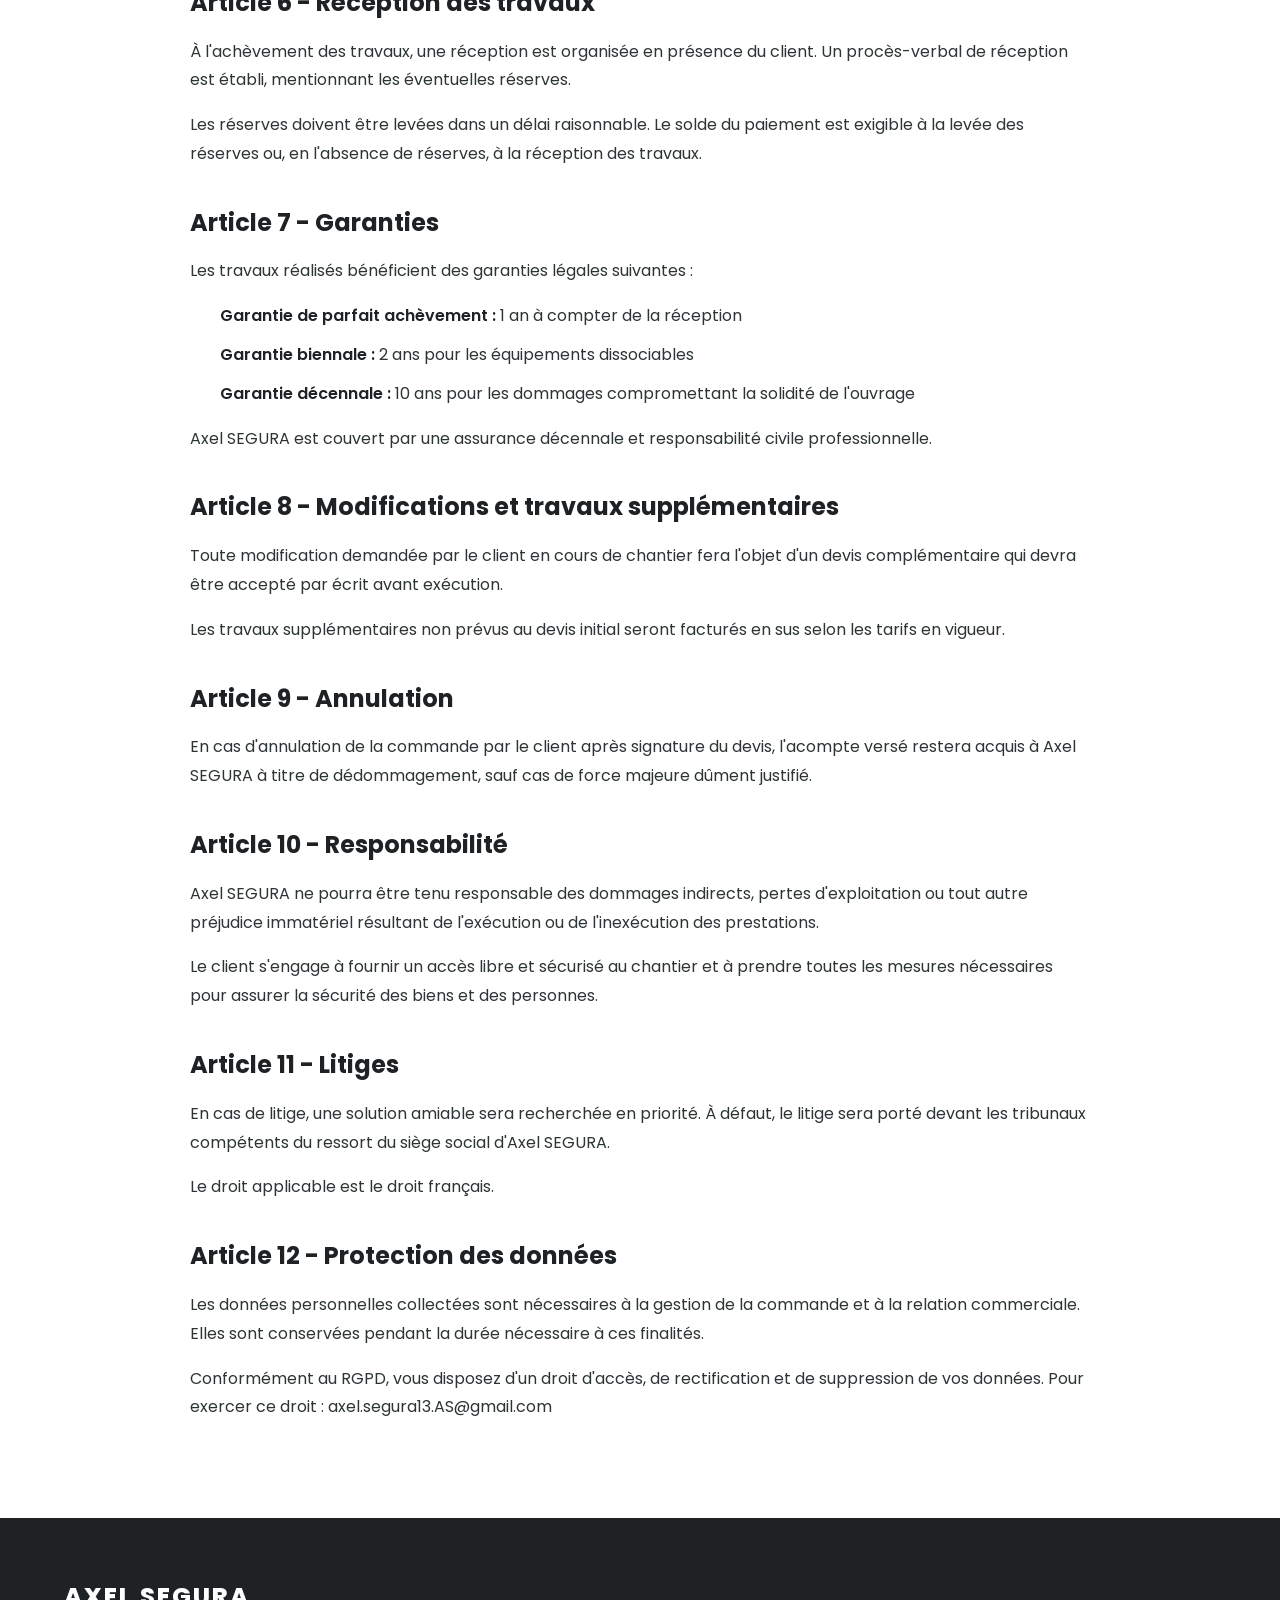
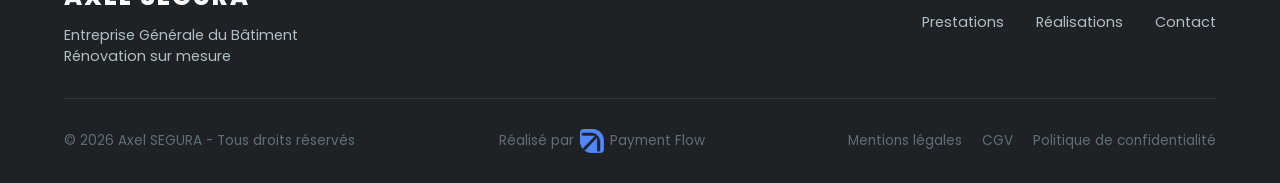
==== commit bab215be: "Add Payment Flow credit in footer with logo and link Co-Authored-By: Claude Sonnet 4.6 <noreply@anth" ====
--- a/cgv.html
+++ b/cgv.html
@@ -13,6 +13,9 @@
     <meta charset="UTF-8">
     <meta name="viewport" content="width=device-width, initial-scale=1.0">
     <title>Conditions Générales de Vente - Axel SEGURA</title>
+    <link rel="canonical" href="https://www.axel-segura-renovation.fr/cgv">
+    <link rel="icon" type="image/png" href="favicon.png">
+    <link rel="apple-touch-icon" href="favicon.png">
     <link rel="stylesheet" href="styles.css">
     <link rel="preconnect" href="https://fonts.googleapis.com">
     <link rel="preconnect" href="https://fonts.gstatic.com" crossorigin>
@@ -197,6 +200,11 @@
             </div>
             <div class="footer-bottom">
                 <p>&copy; 2026 Axel SEGURA - Tous droits réservés</p>
+                <a href="https://www.payment-flow.fr" target="_blank" rel="noopener" class="footer-credit">
+                    <span>Réalisé par</span>
+                    <img src="Design sans titre (54).png" alt="Payment Flow" width="24" height="24">
+                    <span>Payment Flow</span>
+                </a>
                 <div class="footer-legal">
                     <a href="mentions-legales.html">Mentions légales</a>
                     <a href="cgv.html">CGV</a>
--- a/styles.css
+++ b/styles.css
@@ -228,6 +228,11 @@
     position: absolute;
     left: 50%;
     transform: translateX(-50%);
+    z-index: 999;
+}
+
+.nav-menu-cta-mobile {
+    display: none;
 }
 
 .nav-cta-phone {
@@ -326,16 +331,15 @@
 
 /* Hero Section */
 .hero {
-    min-height: 60vh;
+    min-height: 100vh;
     display: flex;
     flex-direction: column;
     justify-content: center;
     padding: 120px 0 60px;
-    background-image: url('design sans titre (47).png');
+    background-image: url('hero-bg.webp');
     background-size: cover;
     background-position: center;
     background-repeat: no-repeat;
-    background-attachment: fixed;
     position: relative;
     overflow: hidden;
 }
@@ -2298,6 +2302,41 @@
     gap: 20px;
 }
 
+.contact-success {
+    display: none;
+    flex-direction: column;
+    align-items: center;
+    justify-content: center;
+    text-align: center;
+    padding: 60px 20px;
+    gap: 16px;
+}
+
+.contact-success-icon {
+    width: 80px;
+    height: 80px;
+    background: var(--color-primary-light, #e6f4f4);
+    border-radius: 50%;
+    display: flex;
+    align-items: center;
+    justify-content: center;
+    color: var(--color-primary);
+}
+
+.contact-success h3 {
+    font-family: var(--font-heading);
+    font-size: 1.5rem;
+    font-weight: 700;
+    color: var(--color-anthracite-dark);
+}
+
+.contact-success p {
+    color: var(--color-gray);
+    font-size: 1rem;
+    line-height: 1.6;
+    max-width: 360px;
+}
+
 .form-row {
     display: grid;
     grid-template-columns: 1fr 1fr;
@@ -2401,6 +2440,25 @@
     color: var(--color-gray);
 }
 
+.footer-credit {
+    display: flex;
+    align-items: center;
+    gap: 6px;
+    color: var(--color-gray);
+    text-decoration: none;
+    font-size: 0.85rem;
+    transition: color var(--transition-base);
+}
+
+.footer-credit:hover {
+    color: var(--color-accent);
+}
+
+.footer-credit img {
+    border-radius: 4px;
+    vertical-align: middle;
+}
+
 .footer-legal {
     display: flex;
     gap: 20px;
@@ -2597,15 +2655,18 @@
         position: fixed;
         top: 0;
         right: -100%;
-        width: 80%;
-        max-width: 300px;
+        width: 85%;
+        max-width: 320px;
         height: 100vh;
         background: var(--color-white);
         flex-direction: column;
-        padding: 100px 40px 40px;
-        gap: 24px;
+        padding: 80px 24px 40px;
+        gap: 20px;
         box-shadow: var(--shadow-xl);
         transition: right var(--transition-base);
+        z-index: 1000;
+        transform: none;
+        left: auto;
     }
     
     .nav-menu.active {
@@ -2615,6 +2676,53 @@
     .nav-toggle {
         display: flex;
         z-index: 1001;
+        order: 3;
+    }
+    
+    .nav-container {
+        padding: 0 20px;
+    }
+    
+    .nav-cta-group {
+        display: none !important;
+    }
+    
+    .nav-menu-cta-mobile {
+        display: flex;
+        flex-direction: column;
+        gap: 12px;
+        width: 100%;
+        padding-bottom: 20px;
+        border-bottom: 2px solid var(--color-border);
+        margin-bottom: 10px;
+    }
+    
+    .nav-menu-cta-mobile .mobile-cta {
+        width: 100%;
+        text-align: center;
+        justify-content: center;
+    }
+    
+    .nav-menu-cta-mobile .nav-cta-devis {
+        padding: 14px 24px;
+        font-size: 0.95rem;
+    }
+    
+    .nav-menu-cta-mobile .nav-cta-phone {
+        padding: 14px 24px;
+        font-size: 0.95rem;
+    }
+    
+    .container {
+        padding: 0 20px;
+    }
+    
+    .logo-image {
+        height: 70px;
+    }
+    
+    .navbar.scrolled .logo-image {
+        height: 60px;
     }
     
     .hero {
@@ -2840,6 +2948,79 @@
     
     .google-reviews-badge .google-reviews-count {
         font-size: 0.75rem;
+    }
+    
+    .comparison-grid {
+        grid-template-columns: 1fr;
+        gap: 30px;
+    }
+    
+    .comparison-slider {
+        aspect-ratio: 4/3;
+    }
+    
+    .comparison-handle-circle {
+        width: 50px;
+        height: 50px;
+    }
+    
+    .comparison-handle-circle svg {
+        width: 20px;
+        height: 20px;
+    }
+    
+    .comparison-caption {
+        padding: 20px 16px;
+    }
+    
+    .comparison-caption h4 {
+        font-size: 1.1rem;
+    }
+    
+    .comparison-caption p {
+        font-size: 0.9rem;
+    }
+    
+    .carousel-btn {
+        width: 40px;
+        height: 40px;
+    }
+    
+    .carousel-btn svg {
+        width: 18px;
+        height: 18px;
+    }
+    
+    .carousel-dots {
+        gap: 8px;
+        margin-top: 20px;
+    }
+    
+    .carousel-dot {
+        width: 8px;
+        height: 8px;
+    }
+    
+    .btn-show-more {
+        padding: 12px 24px;
+        font-size: 0.9rem;
+    }
+    
+    section {
+        padding: 60px 0;
+    }
+    
+    .section-header {
+        margin-bottom: 40px;
+    }
+    
+    .section-tag {
+        font-size: 0.75rem;
+        padding: 6px 14px;
+    }
+    
+    .section-subtitle {
+        font-size: 0.95rem;
     }
 }
 
@@ -2963,6 +3144,30 @@
     transform: scale(1) translateY(0);
 }
 
+.devis-success {
+    display: none;
+    flex-direction: column;
+    align-items: center;
+    justify-content: center;
+    text-align: center;
+    padding: 40px 20px;
+    gap: 16px;
+}
+
+.devis-success h3 {
+    font-family: var(--font-heading);
+    font-size: 1.5rem;
+    font-weight: 700;
+    color: var(--color-anthracite-dark);
+}
+
+.devis-success p {
+    color: var(--color-gray);
+    font-size: 1rem;
+    line-height: 1.6;
+    max-width: 360px;
+}
+
 .modal-close {
     position: absolute;
     top: 20px;
